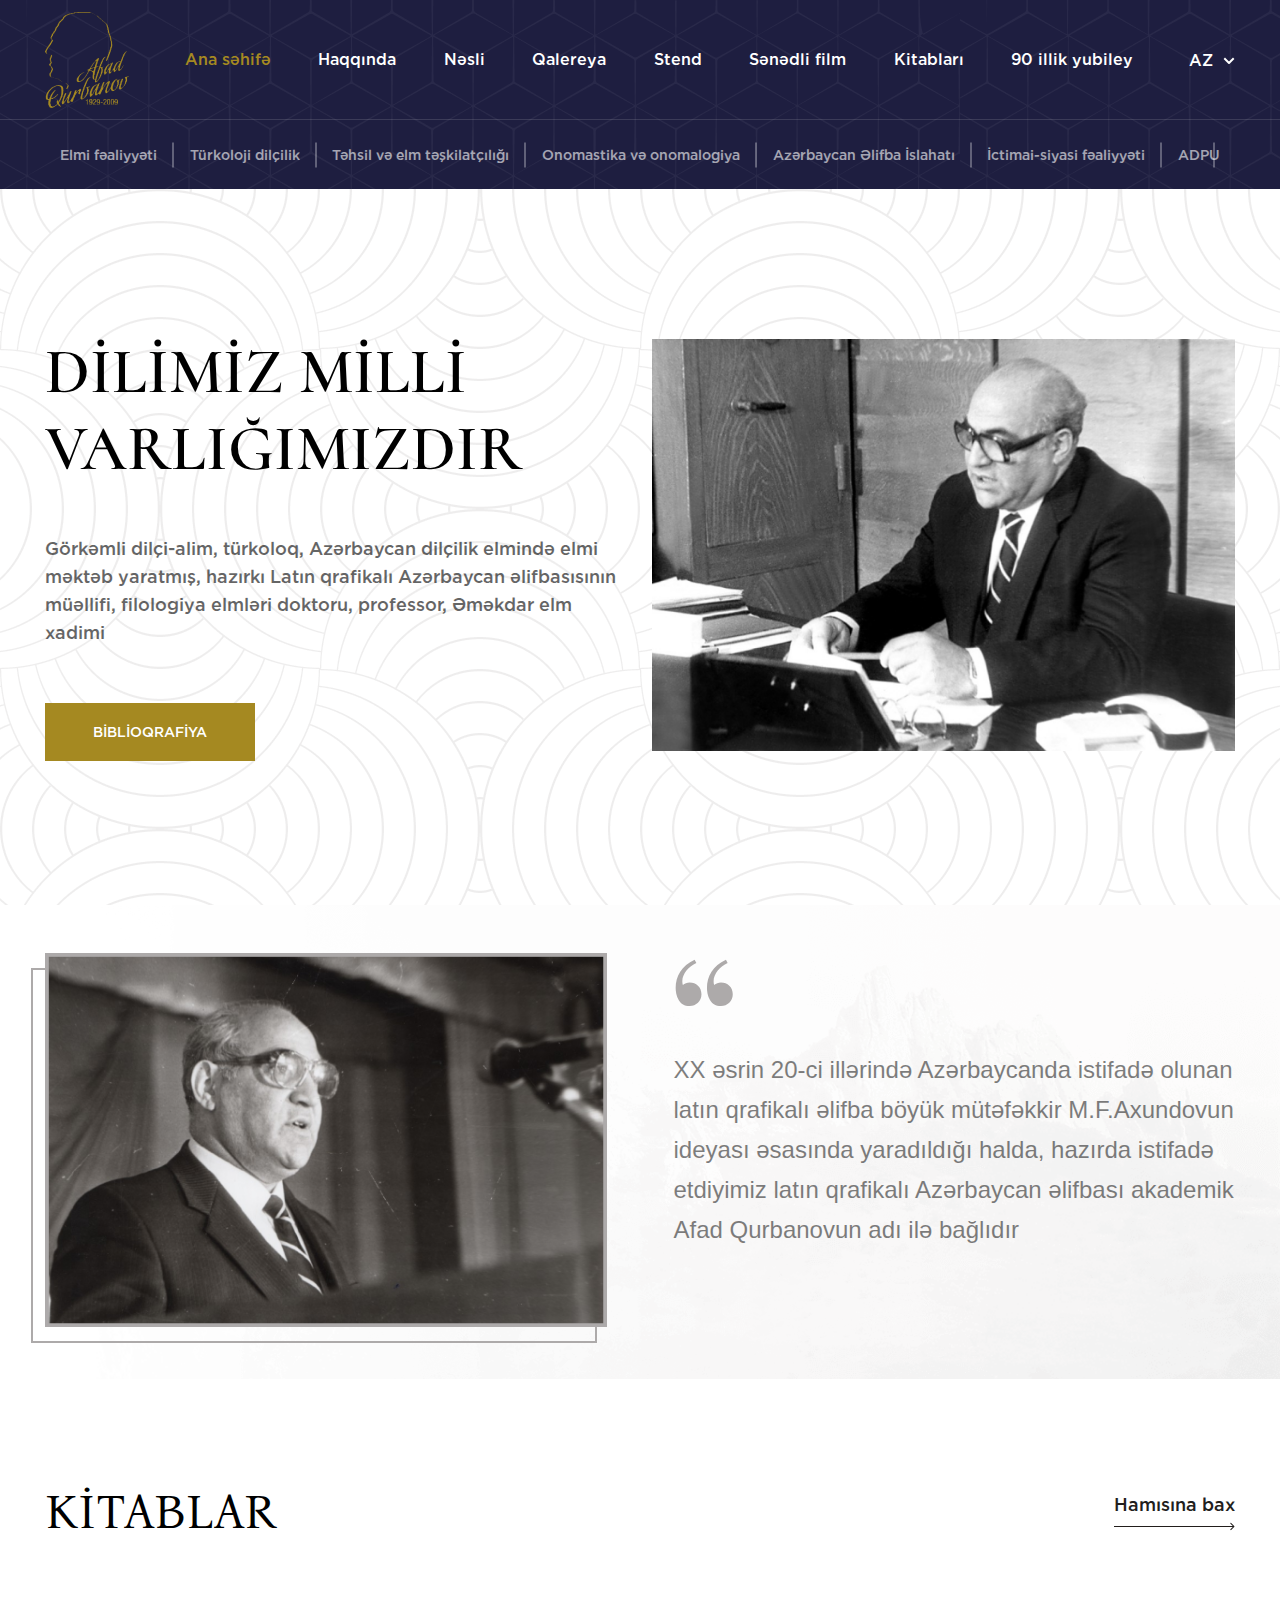
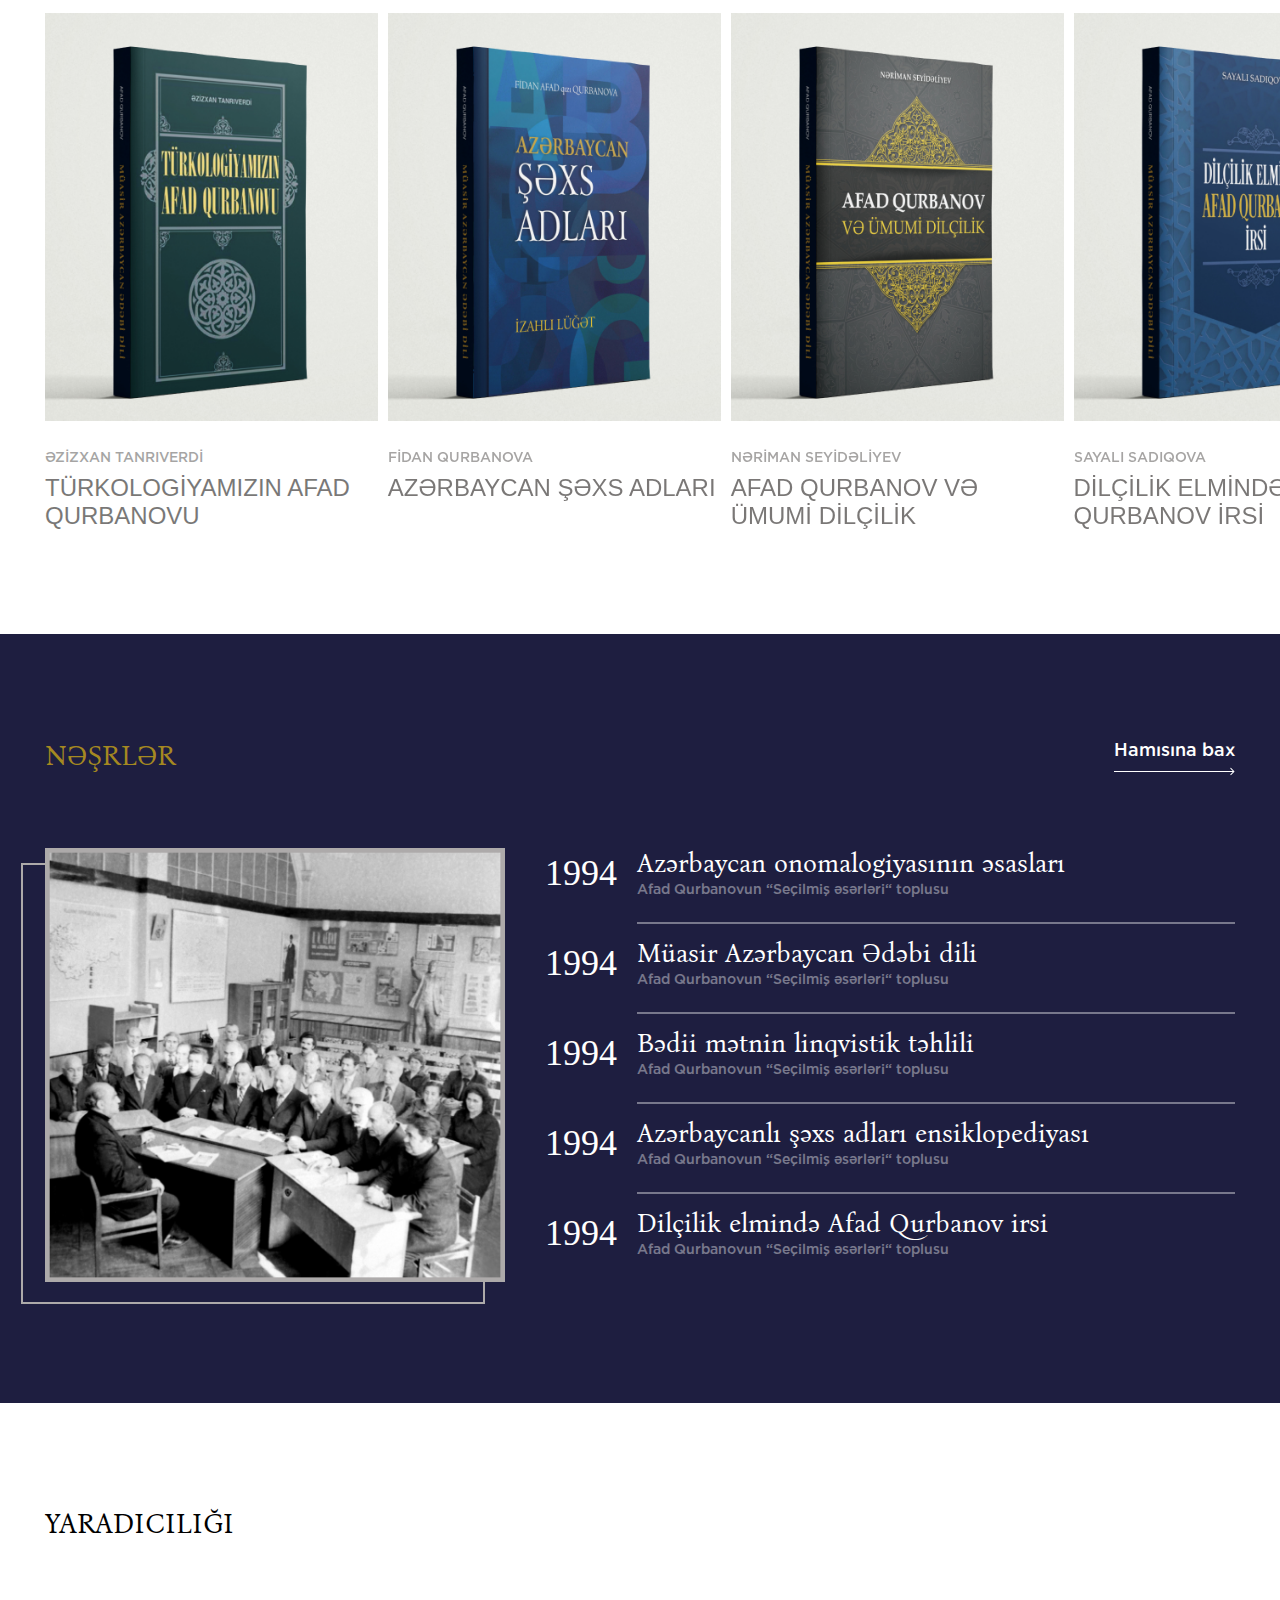
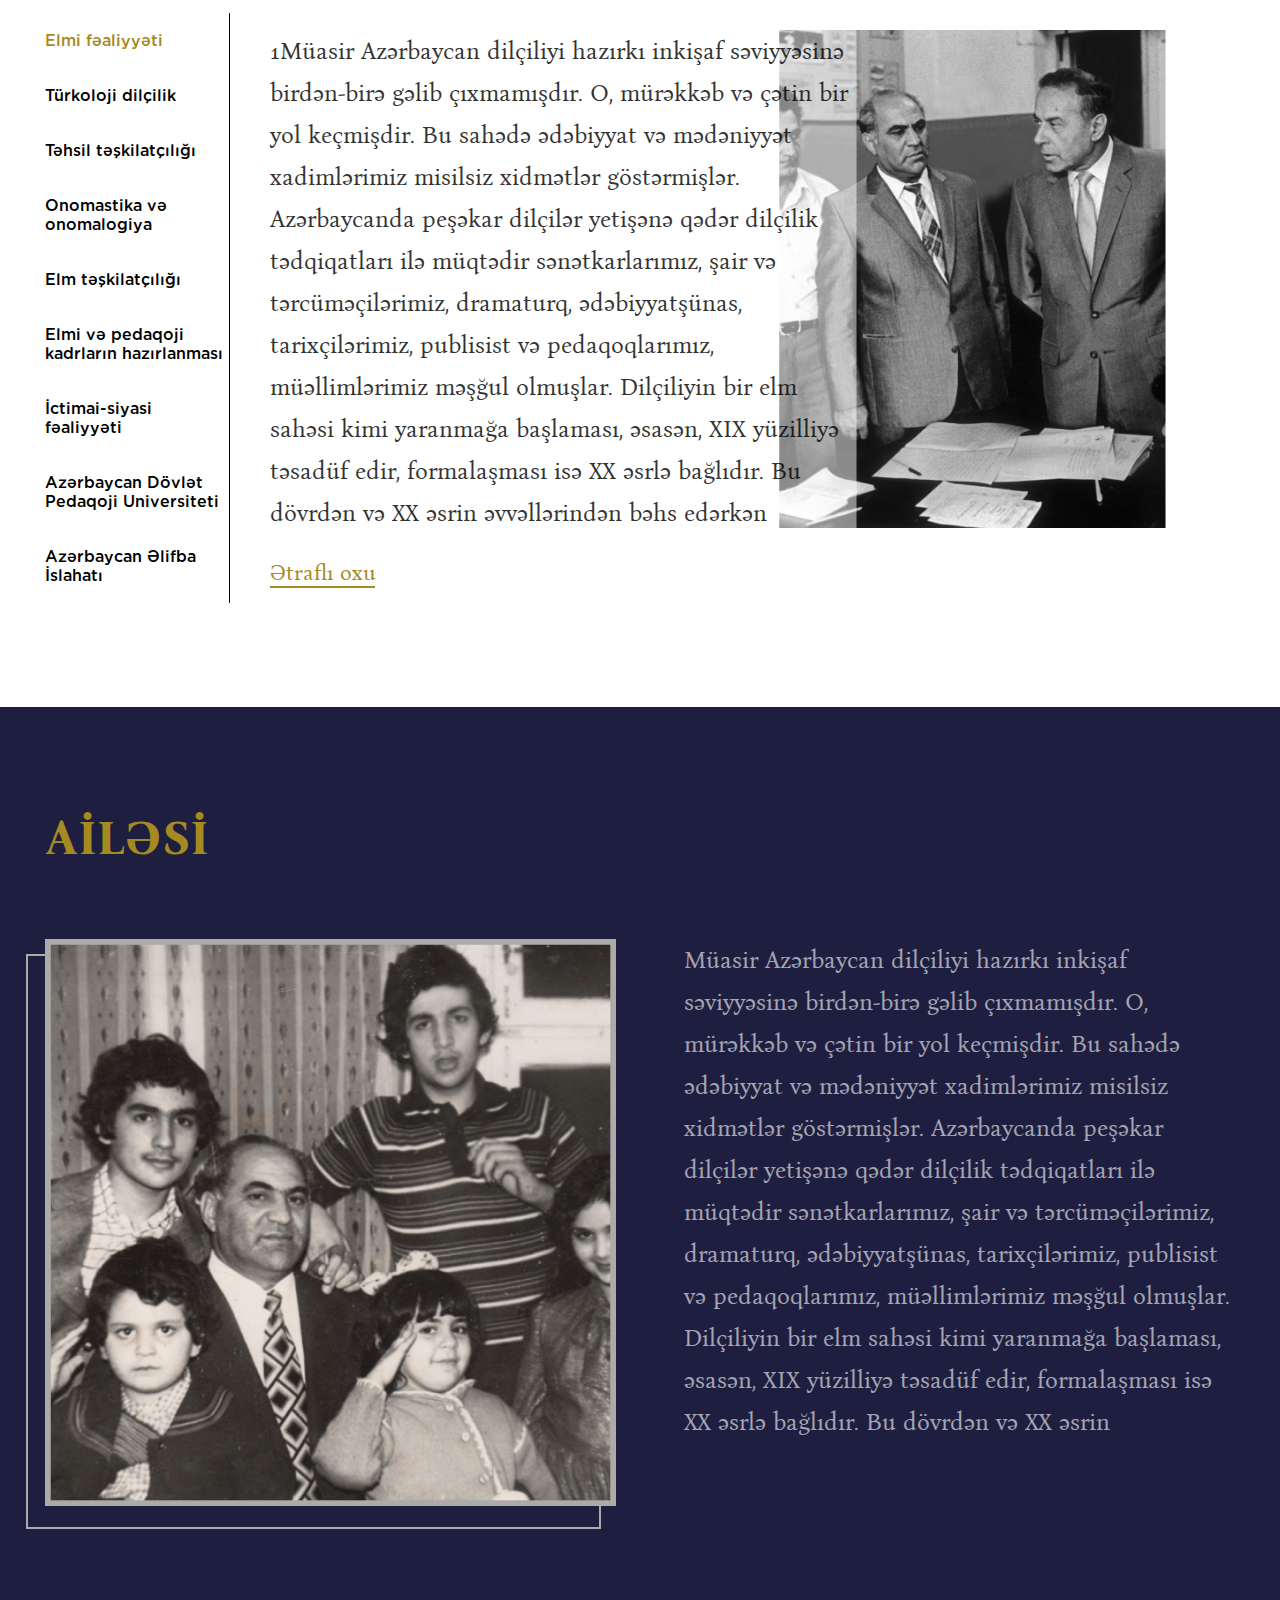
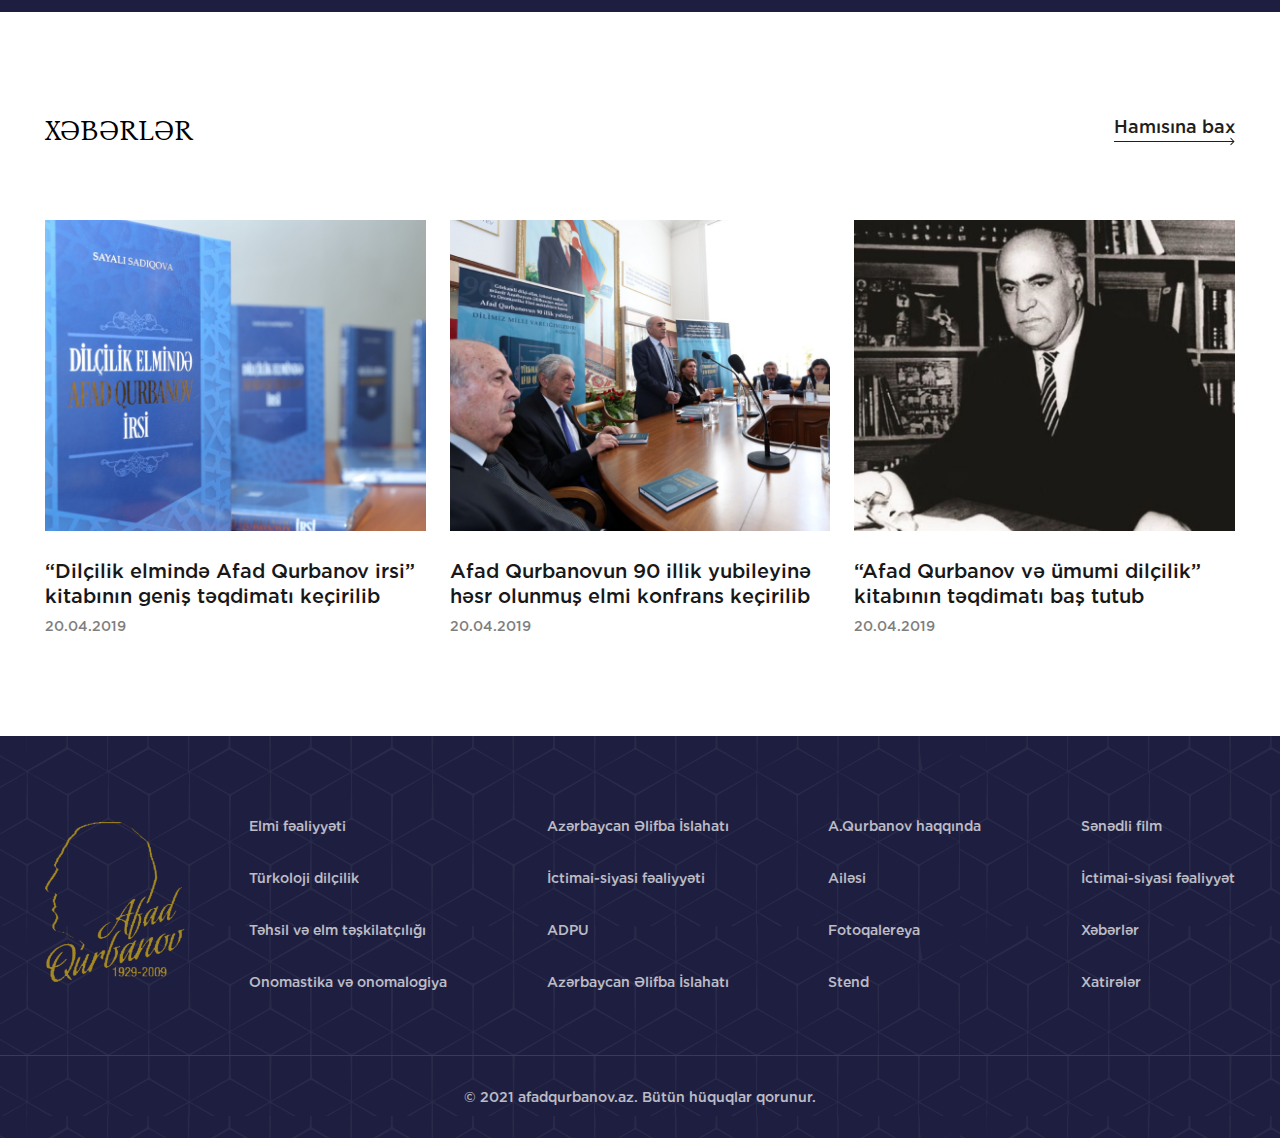
==== index.html @ c56df42f "first" ====
<!DOCTYPE html>
<html lang="en">
  <head>
    <meta charset="UTF-8" />
    <meta name="viewport" content="width=device-width, initial-scale=1.0" />
    <!-- Main css -->
    <link rel="stylesheet" href="assets/style/main.css" />
    <!-- Header css -->
    <link rel="stylesheet" href="assets/style/header.css" />
    <!-- Footer css -->
    <link rel="stylesheet" href="assets/style/footer.css" />
    <!-- Index css -->
    <link rel="stylesheet" href="assets/style/index.css" />
    <!-- Cormorant Font -->
    <link rel="preconnect" href="https://fonts.googleapis.com" />
    <link rel="preconnect" href="https://fonts.gstatic.com" crossorigin />
    <link
      href="https://fonts.googleapis.com/css2?family=Cormorant:wght@300&display=swap"
      rel="stylesheet"
    />
    <!-- Bona-Nova Font -->
    <link rel="preconnect" href="https://fonts.googleapis.com" />
    <link rel="preconnect" href="https://fonts.gstatic.com" crossorigin />
    <link
      href="https://fonts.googleapis.com/css2?family=Bona+Nova&display=swap"
      rel="stylesheet"
    />
    <!-- Link Swiper's CSS -->
    <link
      rel="stylesheet"
      href="https://unpkg.com/swiper/swiper-bundle.min.css"
    />
    <title>AfadGurbanov</title>
  </head>
  <body>
    <div class="wrapper">
      <!-- HEADER SECTIONS -->
      <section id="header">
        <div class="my-container">
          <!-- TOP HEADER -->
          <div class="top_header">
            <div class="top_header_items">
              <!-- Burger menu -->
              <div class="mobile_menu">
                <img
                  class="hamburger"
                  src="assets/images/icons/menu.svg"
                  alt="icon"
                />
              </div>

              <!-- Logo -->
              <a href="/" class="logo">
                <img src="assets/images/header/header_logo.png" alt="" />
              </a>
              <!-- Link -->
              <nav class="nav">
                <ul class="nav__list">
                  <li class="nav__list_item active">
                    <a class="nav__list_link" href="#">Ana səhifə</a>
                  </li>
                  <li class="nav__list_item droppedItem">
                    <span class="nav__list_link">Haqqında</span>
                    <ul class="droppedMenu">
                      <li>
                        <a class="droppedMenu__link" href="wayOfLife.html"
                          >Həyat yolu</a
                        >
                      </li>
                      <li>
                        <a
                          class="droppedMenu__link"
                          href="bibliographicIndexes.html"
                          >Biblioqrafiyası</a
                        >
                      </li>
                    </ul>
                  </li>
                  <li class="nav__list_item droppedItem">
                    <span class="nav__list_link">Nəsli</span>
                    <ul class="droppedMenu">
                      <li>
                        <a class="droppedMenu__link" href="#"
                          >Ailə başçısı kimi</a
                        >
                      </li>
                      <li>
                        <a class="droppedMenu__link" href="#"
                          >Qaraqurbanlılar nəsli</a
                        >
                      </li>
                    </ul>
                  </li>
                  <li class="nav__list_item droppedItem">
                    <span class="nav__list_link">Qalereya</span>
                    <ul class="droppedMenu">
                      <li>
                        <a class="droppedMenu__link" href="#"
                          >Azərbaycan Pedoqoji İnstitutu</a
                        >
                      </li>
                      <li>
                        <a class="droppedMenu__link" href="gallery.html"
                          >Elmlər Akademiyası</a
                        >
                      </li>
                      <li>
                        <a class="droppedMenu__link" href="#">Xatirələr</a>
                      </li>
                      <li>
                        <a class="droppedMenu__link" href="#">Portretlər</a>
                      </li>
                      <li>
                        <a class="droppedMenu__link" href="#">Ailə şəkilləri</a>
                      </li>
                      <li>
                        <a class="droppedMenu__link" href="#">Heydər Əliyev</a>
                      </li>
                      <li>
                        <a class="droppedMenu__link" href="#"
                          >Onomastika və konfranslar</a
                        >
                      </li>
                      <li>
                        <a class="droppedMenu__link" href="#"
                          >Diplomlar və sertifikatlar</a
                        >
                      </li>
                    </ul>
                  </li>
                  <li class="nav__list_item">
                    <a class="nav__list_link" href="stend.html">Stend</a>
                  </li>
                  <li class="nav__list_item">
                    <a class="nav__list_link" href="documentaryFilm.html"
                      >Sənədli film</a
                    >
                  </li>
                  <li class="nav__list_item">
                    <a class="nav__list_link" href="books.html">Kitabları</a>
                  </li>
                  <li class="nav__list_item">
                    <a class="nav__list_link" href="anniversary.html"
                      >90 illik yubiley</a
                    >
                  </li>
                </ul>
              </nav>
              <!-- Language -->
              <div class="language">
                <div class="selected" id="selected">
                  <span>AZ</span>
                  <img src="assets/images/icons/down.svg" alt="" />
                  <ul class="dropDown">
                    <li><a href="#0">EN</a></li>
                    <li><a href="#0">RU</a></li>
                  </ul>
                </div>
              </div>
            </div>
          </div>

          <!-- DOWN HEADER -->
          <div class="down_header">
            <div class="down_header_items my-container">
              <div class="list">
                <ul>
                  <li><a href="scientificActivity.html">Elmi fəaliyyəti</a></li>
                  <li>
                    <a href="scientificActivity.html">Türkoloji dilçilik</a>
                  </li>
                  <li>
                    <a href="scientificActivity.html"
                      >Təhsil və elm təşkilatçılığı</a
                    >
                  </li>
                  <li>
                    <a href="scientificActivity.html"
                      >Onomastika və onomalogiya</a
                    >
                  </li>
                  <li>
                    <a href="scientificActivity.html"
                      >Azərbaycan Əlifba İslahatı</a
                    >
                  </li>
                  <li>
                    <a href="scientificActivity.html"
                      >İctimai-siyasi fəaliyyəti</a
                    >
                  </li>
                  <li><a href="scientificActivity.html">ADPU</a></li>
                </ul>
              </div>
            </div>
          </div>
        </div>
      </section>

      <!-- HERO SECTIONS -->
      <section id="hero">
        <div class="hero my-container">
          <div class="hero_items">
            <div class="title">
              <h1>DİLİMİZ MİLLİ<br />VARLIĞIMIZDIR</h1>
            </div>
            <div class="sub_title">
              <p>
                Görkəmli dilçi-alim, türkoloq, Azərbaycan dilçilik elmində elmi
                məktəb yaratmış, hazırkı Latın qrafikalı Azərbaycan
                əlifbasısının müəllifi, filologiya elmləri doktoru, professor,
                Əməkdar elm xadimi
              </p>
            </div>
            <div class="bibliography_button">
              <button>
                <a href="bibliographicIndexes.html">BİBLİOQRAFİYA</a>
              </button>
            </div>
          </div>
          <div class="hero_img">
            <img src="assets/images/hero/hero_img.png" alt="" />
          </div>
        </div>
      </section>
      <!-- HERO BOTTOM SECTIONS -->
      <section id="hero_bottom">
        <div class="hero_bottom my-container">
          <div class="hero_bottom_img">
            <img src="assets/images/hero_bottom/hero_bottom_img.png" alt="" />
          </div>
          <div class="hero_bottom_items">
            <div class="title">
              <svg
                width="60"
                height="60"
                viewBox="0 0 72 72"
                fill="none"
                xmlns="http://www.w3.org/2000/svg"
              >
                <path
                  d="M18.834 63.6816C26.4956 63.6816 32.9702 57.7466 32.9702 49.5454C32.9702 40.6968 26.4956 35.4092 18.834 35.4092C15.7046 35.4092 12.791 36.5962 10.6328 38.3228C10.2012 37.0278 9.98535 35.625 9.98535 33.6826C9.98535 25.0498 17.7549 15.7695 26.8193 11.9927L24.769 8C9.12207 15.3379 2 27.7476 2 42.0996C2 45.6606 2.64746 51.8115 5.77686 56.6675C8.47461 60.876 12.3594 63.6816 18.834 63.6816ZM56.3867 63.6816C64.1562 63.6816 70.5229 57.7466 70.5229 49.5454C70.5229 40.6968 64.1562 35.4092 56.3867 35.4092C53.2573 35.4092 50.4517 36.5962 48.1855 38.3228C47.7539 37.0278 47.5381 35.625 47.5381 33.6826C47.5381 25.0498 55.3076 15.7695 64.3721 11.9927L62.3218 8C46.6748 15.3379 39.5527 27.7476 39.5527 42.0996C39.5527 45.6606 40.2002 51.8115 43.3296 56.6675C46.0273 60.876 50.02 63.6816 56.3867 63.6816Z"
                  fill="#ADAAAA"
                />
              </svg>
            </div>
            <div class="sub_title">
              <p>
                XX əsrin 20-ci illərində Azərbaycanda istifadə olunan latın
                qrafikalı əlifba böyük mütəfəkkir M.F.Axundovun ideyası əsasında
                yaradıldığı halda, hazırda istifadə etdiyimiz latın qrafikalı
                Azərbaycan əlifbası akademik Afad Qurbanovun adı ilə bağlıdır
              </p>
            </div>
          </div>
        </div>
      </section>
      <!-- BOOKS-SLIDER SECTIONS -->
      <section id="book_slider" class="my-container">
        <div class="book_slider_top">
          <h3 class="book_slider_title">KİTABLAR</h3>
          <a href="books.html">
            <div class="book_slider_more">
              <span>Hamısına bax</span>
              <svg
                width="121"
                height="9"
                viewBox="0 0 121 9"
                fill="none"
                xmlns="http://www.w3.org/2000/svg"
              >
                <path
                  d="M120.354 4.85355C120.549 4.65829 120.549 4.34171 120.354 4.14645L117.172 0.964466C116.976 0.769204 116.66 0.769204 116.464 0.964466C116.269 1.15973 116.269 1.47631 116.464 1.67157L119.293 4.5L116.464 7.32843C116.269 7.52369 116.269 7.84027 116.464 8.03553C116.66 8.2308 116.976 8.2308 117.172 8.03553L120.354 4.85355ZM0 5H120V4H0V5Z"
                  fill="#221E1C"
                />
              </svg>
            </div>
          </a>
        </div>
        <div class="book_slider">
          <!-- Swiper -->
          <div class="swiper mySwiper">
            <div class="swiper-wrapper">
              <div class="swiper-slide">
                <div class="book_slider_items">
                  <a href="singleBook.html">
                    <div class="book_slider_image">
                      <img src="assets/images/book_slider/book1.png" alt="" />
                    </div>
                    <div class="book_slider_text">
                      <div class="author">
                        <span>ƏZİZXAN TANRIVERDİ</span>
                      </div>
                      <div class="book_name">
                        <p>TÜRKOLOGİYAMIZIN AFAD QURBANOVU</p>
                      </div>
                    </div>
                  </a>
                </div>
              </div>
              <div class="swiper-slide">
                <div class="book_slider_items">
                <a href="singleBook.html">
                  <div class="book_slider_image">
                    <img src="assets/images/book_slider/book2.png" alt="" />
                  </div>
                  <div class="book_slider_text">
                    <div class="author">
                      <span>FİDAN QURBANOVA</span>
                    </div>
                    <div class="book_name">
                      <p>AZƏRBAYCAN ŞƏXS ADLARI</p>
                    </div>
                  </div>
                  </a>
                </div>
              </div>
              <div class="swiper-slide">
                <div class="book_slider_items">
                <a href="singleBook.html">
                  <div class="book_slider_image">
                    <img src="assets/images/book_slider/book3.png" alt="" />
                  </div>
                  <div class="book_slider_text">
                    <div class="author">
                      <span>NƏRİMAN SEYİDƏLİYEV</span>
                    </div>
                    <div class="book_name">
                      <p>AFAD QURBANOV VƏ ÜMUMİ DİLÇİLİK</p>
                    </div>
                  </div>
                  </a>
                </div>
              </div>
              <div class="swiper-slide">
                <div class="book_slider_items">
                <a href="singleBook.html">
                  <div class="book_slider_image">
                    <img src="assets/images/book_slider/book4.png" alt="" />
                  </div>
                  <div class="book_slider_text">
                    <div class="author">
                      <span>SAYALI SADIQOVA</span>
                    </div>
                    <div class="book_name">
                      <p>DİLÇİLİK ELMİNDƏ AFAD QURBANOV İRSİ</p>
                    </div>
                  </div>
                  </a>
                </div>
              </div>
              <div class="swiper-slide">
                <div class="book_slider_items">
                <a href="singleBook.html">
                  <div class="book_slider_image">
                    <img src="assets/images/book_slider/book5.png" alt="" />
                  </div>
                  <div class="book_slider_text">
                    <div class="author">
                      <span>SAYALI SADIQOVA</span>
                    </div>
                    <div class="book_name">
                      <p>DİLÇİLİK ELMİNDƏ AFAD QURBANOV İRSİ</p>
                    </div>
                  </div>
                  </a>
                </div>
              </div>
            </div>
          </div>
        </div>
        <div class="book_slider_more_mobile">
          <span>Hamısına bax</span>
          <svg
            width="24"
            height="17"
            viewBox="0 0 24 17"
            fill="none"
            xmlns="http://www.w3.org/2000/svg"
          >
            <path
              d="M4 8.66663L20 8.66663"
              stroke="#A58921"
              stroke-width="1.2"
              stroke-linecap="square"
            />
            <path
              d="M16 4L20.6667 8.66667L16 13.3333"
              stroke="#A58921"
              stroke-width="1.2"
              stroke-linecap="square"
            />
          </svg>
        </div>
      </section>
      <!-- publications Sections -->
      <section id="publications">
        <div class="my-container">
          <div class="publications_top">
            <h3 class="publications_title">NƏŞRLƏR</h3>
            <div class="publications_more">
              <span>Hamısına bax</span>
              <svg
                width="121"
                height="9"
                viewBox="0 0 121 9"
                fill="none"
                xmlns="http://www.w3.org/2000/svg"
              >
                <path
                  d="M120.354 4.85355C120.549 4.65829 120.549 4.34171 120.354 4.14645L117.172 0.964466C116.976 0.769204 116.66 0.769204 116.464 0.964466C116.269 1.15973 116.269 1.47631 116.464 1.67157L119.293 4.5L116.464 7.32843C116.269 7.52369 116.269 7.84027 116.464 8.03553C116.66 8.2308 116.976 8.2308 117.172 8.03553L120.354 4.85355ZM0 5H120V4H0V5Z"
                  fill="#221E1C"
                />
              </svg>
            </div>
          </div>
          <div class="publications_items">
            <div class="publications_image">
              <img
                src="assets/images/publications/publications_img.png"
                alt=""
              />
            </div>
            <div class="publications_text">
              <div class="publications_text_items">
                <span class="date">1994</span>
                <div class="publications_info">
                  <h3 class="publications_title">
                    Azərbaycan onomalogiyasının əsasları
                  </h3>
                  <span class="publications_bulk"
                    >Afad Qurbanovun “Seçilmiş əsərləri“ toplusu</span
                  >
                </div>
              </div>
              <div class="publications_text_items">
                <span class="date">1994</span>
                <div class="publications_info">
                  <h3 class="publications_title">
                    Müasir Azərbaycan Ədəbi dili
                  </h3>
                  <span class="publications_bulk"
                    >Afad Qurbanovun “Seçilmiş əsərləri“ toplusu</span
                  >
                </div>
              </div>
              <div class="publications_text_items">
                <span class="date">1994</span>
                <div class="publications_info">
                  <h3 class="publications_title">
                    Bədii mətnin linqvistik təhlili
                  </h3>
                  <span class="publications_bulk"
                    >Afad Qurbanovun “Seçilmiş əsərləri“ toplusu</span
                  >
                </div>
              </div>
              <div class="publications_text_items">
                <span class="date">1994</span>
                <div class="publications_info">
                  <h3 class="publications_title">
                    Azərbaycanlı şəxs adları ensiklopediyası
                  </h3>
                  <span class="publications_bulk"
                    >Afad Qurbanovun “Seçilmiş əsərləri“ toplusu</span
                  >
                </div>
              </div>
              <div class="publications_text_items">
                <span class="date">1994</span>
                <div class="publications_info">
                  <h3 class="publications_title">
                    Dilçilik elmində Afad Qurbanov irsi
                  </h3>
                  <span class="publications_bulk"
                    >Afad Qurbanovun “Seçilmiş əsərləri“ toplusu</span
                  >
                </div>
              </div>
            </div>
          </div>
        </div>
      </section>
      <!-- CREATIVITY SECTIONS -->
      <section id="creativity">
        <div class="my-container">
          <div class="creativity_top">
            <h3>YARADICILIĞI</h3>
          </div>
          <div class="creativity_items">
            <div class="creativity_title">
              <ul class="creativity_tabbar"></ul>
            </div>
            <div class="creativity_info">
              <div class="creativity_content">
                <p class="creativity_text active">
                  1Müasir Azərbaycan dilçiliyi hazırkı inkişaf səviyyəsinə
                  birdən-birə gəlib çıxmamışdır. O, mürəkkəb və çətin bir yol
                  keçmişdir. Bu sahədə ədəbiyyat və mədəniyyət xadimlərimiz
                  misilsiz xidmətlər göstərmişlər. Azərbaycanda peşəkar dilçilər
                  yetişənə qədər dilçilik tədqiqatları ilə müqtədir
                  sənətkarlarımız, şair və tərcüməçilərimiz, dramaturq,
                  ədəbiyyatşünas, tarixçilərimiz, publisist və pedaqoqlarımız,
                  müəllimlərimiz məşğul olmuşlar. Dilçiliyin bir elm sahəsi kimi
                  yaranmağa başlaması, əsasən, XIX yüzilliyə təsadüf edir,
                  formalaşması isə XX əsrlə bağlıdır. Bu dövrdən və XX əsrin
                  əvvəllərindən bəhs edərkən
                </p>
                <p class="creativity_more">Ətraflı oxu</p>
              </div>
              <div class="creativity_image">
                <img
                  src="assets/images/creativity/creativity_image.png"
                  alt=""
                />
              </div>
            </div>
          </div>
        </div>
      </section>
      <!-- FAMILY SECTIONS -->
      <section id="family">
        <div class="my-container">
          <h3 class="family_header">AİLƏSİ</h3>
          <div class="family_items">
            <div class="family_img">
              <img src="assets/images/family/family_img.png" alt="icon" />
            </div>
            <div class="lft_scroll">
              <p class="family_text">
                Müasir Azərbaycan dilçiliyi hazırkı inkişaf səviyyəsinə
                birdən-birə gəlib çıxmamışdır. O, mürəkkəb və çətin bir yol
                keçmişdir. Bu sahədə ədəbiyyat və mədəniyyət xadimlərimiz
                misilsiz xidmətlər göstərmişlər. Azərbaycanda peşəkar dilçilər
                yetişənə qədər dilçilik tədqiqatları ilə müqtədir
                sənətkarlarımız, şair və tərcüməçilərimiz, dramaturq,
                ədəbiyyatşünas, tarixçilərimiz, publisist və pedaqoqlarımız,
                müəllimlərimiz məşğul olmuşlar. Dilçiliyin bir elm sahəsi kimi
                yaranmağa başlaması, əsasən, XIX yüzilliyə təsadüf edir,
                formalaşması isə XX əsrlə bağlıdır. Bu dövrdən və XX əsrin
                əvvəllərindən bəhs edərkən Müasir Azərbaycan dilçiliyi hazırkı
                inkişaf səviyyəsinə birdən-birə gəlib çıxmamışdır. O, mürəkkəb
                və çətin bir yol keçmişdir. Bu sahədə ədəbiyyat və mədəniyyət
                xadimlərimiz misilsiz xidmətlər göstərmişlər. Azərbaycanda
                peşəkar dilçilər yetişənə qədər dilçilik tədqiqatları ilə
                müqtədir sənətkarlarımız, şair və tərcüməçilərimiz, dramaturq,
                ədəbiyyatşünas, tarixçilərimiz, publisist və pedaqoqlarımız,
                müəllimlərimiz məşğul olmuşlar. Dilçiliyin bir elm sahəsi kimi
                yaranmağa başlaması, əsasən, XIX yüzilliyə təsadüf edir,
                formalaşması isə XX əsrlə bağlıdır. Bu dövrdən və XX əsrin
                əvvəllərindən bəhs edərkən Müasir Azərbaycan dilçiliyi hazırkı
                inkişaf səviyyəsinə birdən-birə gəlib çıxmamışdır. O, mürəkkəb
                və çətin bir yol keçmişdir. Bu sahədə ədəbiyyat və mədəniyyət
                xadimlərimiz misilsiz xidmətlər göstərmişlər. Azərbaycanda
                peşəkar dilçilər yetişənə qədər dilçilik tədqiqatları ilə
                müqtədir sənətkarlarımız, şair və tərcüməçilərimiz, dramaturq,
                ədəbiyyatşünas, tarixçilərimiz, publisist və pedaqoqlarımız,
                müəllimlərimiz məşğul olmuşlar. Dilçiliyin bir elm sahəsi kimi
                yaranmağa başlaması, əsasən, XIX yüzilliyə təsadüf edir,
                formalaşması isə XX əsrlə bağlıdır. Bu dövrdən və XX əsrin
                əvvəllərindən bəhs edərkən
              </p>
            </div>
          </div>
        </div>
      </section>
      <!-- NEWS SECTIONS -->
      <section id="news">
        <div class="my-container">
          <div class="news_top">
            <h3 class="title">XƏBƏRLƏR</h3>
            <a href="news.html">
              <div class="news_more">
                <span>Hamısına bax</span>
                <a href="news.html"></a>
                <svg
                  width="121"
                  height="9"
                  viewBox="0 0 121 9"
                  fill="none"
                  xmlns="http://www.w3.org/2000/svg"
                >
                  <path
                    d="M120.354 4.85355C120.549 4.65829 120.549 4.34171 120.354 4.14645L117.172 0.964466C116.976 0.769204 116.66 0.769204 116.464 0.964466C116.269 1.15973 116.269 1.47631 116.464 1.67157L119.293 4.5L116.464 7.32843C116.269 7.52369 116.269 7.84027 116.464 8.03553C116.66 8.2308 116.976 8.2308 117.172 8.03553L120.354 4.85355ZM0 5H120V4H0V5Z"
                    fill="#221E1C"
                  />
                </svg>
              </div>
            </a>
          </div>
          <div class="news_items">
            <div class="news_item">
              <div class="news_image">
                <img src="assets/images/news/news1.png" alt="" />
              </div>
              <p class="news_title">
                “Dilçilik elmində Afad Qurbanov irsi” kitabının geniş təqdimatı
                keçirilib
              </p>
              <div class="news_date">
                <span>20.04.2019</span>
              </div>
            </div>
            <div class="news_item">
              <div class="news_image">
                <img src="assets/images/news/news2.png" alt="" />
              </div>
              <p class="news_title">
                Afad Qurbanovun 90 illik yubileyinə həsr olunmuş elmi konfrans
                keçirilib
              </p>
              <div class="news_date">
                <span>20.04.2019</span>
              </div>
            </div>
            <div class="news_item">
              <div class="news_image">
                <img src="assets/images/news/news3.png" alt="" />
              </div>
              <p class="news_title">
                “Afad Qurbanov və ümumi dilçilik” kitabının təqdimatı baş tutub
              </p>
              <div class="news_date">
                <span>20.04.2019</span>
              </div>
            </div>
          </div>
          <div class="news_more_mobile">
            <span>Hamısına bax</span>
            <svg
              width="24"
              height="17"
              viewBox="0 0 24 17"
              fill="none"
              xmlns="http://www.w3.org/2000/svg"
            >
              <path
                d="M4 8.6665L20 8.6665"
                stroke="#A58921"
                stroke-width="1.2"
                stroke-linecap="square"
              />
              <path
                d="M16 4L20.6667 8.66667L16 13.3333"
                stroke="#A58921"
                stroke-width="1.2"
                stroke-linecap="square"
              />
            </svg>
          </div>
        </div>
      </section>
      <!-- FOOTER SECTIONS -->
      <section id="footer">
        <div class="my-container">
          <!-- TOP FOOTER SECTIONS -->
          <div class="top_footer">
            <div class="footer_logo">
              <img src="assets/images/footer/footer_logo.png" alt="" />
            </div>
            <div class="footer_items">
              <ul class="footer_item">
                <li><a href="#0">Elmi fəaliyyəti</a></li>
                <li><a href="#0">Türkoloji dilçilik</a></li>
                <li><a href="#0">Təhsil və elm təşkilatçılığı</a></li>
                <li><a href="#0">Onomastika və onomalogiya</a></li>
              </ul>
              <ul class="footer_item">
                <li><a href="#0">Azərbaycan Əlifba İslahatı</a></li>
                <li><a href="#0">İctimai-siyasi fəaliyyəti</a></li>
                <li><a href="#0">ADPU</a></li>
                <li><a href="#0">Azərbaycan Əlifba İslahatı</a></li>
              </ul>
              <ul class="footer_item">
                <li><a href="#0">A.Qurbanov haqqında</a></li>
                <li><a href="#0">Ailəsi</a></li>
                <li><a href="#0">Fotoqalereya</a></li>
                <li><a href="#0">Stend</a></li>
              </ul>
              <ul class="footer_item">
                <li><a href="#0">Sənədli film</a></li>
                <li><a href="#0">İctimai-siyasi fəaliyyət</a></li>
                <li><a href="#0">Xəbərlər</a></li>
                <li><a href="#0">Xatirələr</a></li>
              </ul>
            </div>
          </div>
          <!-- DOWN FOOTER SECTIONS -->
          <div class="down_fotter">
            <span class="copyright"
              >© 2021 afadqurbanov.az. Bütün hüquqlar qorunur.</span
            >
          </div>
        </div>
      </section>
    </div>
    <div class="mobile_items">
      <ul>
        <li><a href="#0">Ana səhifə</a></li>
        <li class="droppedItem">
          <div class="dropLink">
            <span>Haqqında</span>
            <svg
              width="20"
              height="20"
              viewBox="0 0 20 20"
              fill="none"
              xmlns="http://www.w3.org/2000/svg"
            >
              <path
                d="M5.49497 8.25503L5 7.76005L4.01005 8.75L4.50503 9.24497L5.49497 8.25503ZM10 13.75L9.50503 14.245L10 14.7399L10.495 14.245L10 13.75ZM15.495 9.24497L15.9899 8.75L15 7.76005L14.505 8.25503L15.495 9.24497ZM4.50503 9.24497L9.50503 14.245L10.495 13.255L5.49497 8.25503L4.50503 9.24497ZM10.495 14.245L15.495 9.24497L14.505 8.25503L9.50503 13.255L10.495 14.245Z"
                fill="white"
              />
            </svg>
          </div>
          <ul class="droppedMenu">
            <li>
              <a class="droppedMenu_link" href="wayOfLife.html">Həyat yolu</a>
            </li>
            <li>
              <a class="droppedMenu_link" href="bibliographicIndexes.html"
                >Biblioqrafik göstəricilər</a
              >
            </li>
          </ul>
        </li>
        <li><a href="#0">Nəsli</a></li>
        <li class="droppedItem">
          <div class="dropLink">
            <span>Qalereya</span>
            <svg
              width="20"
              height="20"
              viewBox="0 0 20 20"
              fill="none"
              xmlns="http://www.w3.org/2000/svg"
            >
              <path
                d="M5.49497 8.25503L5 7.76005L4.01005 8.75L4.50503 9.24497L5.49497 8.25503ZM10 13.75L9.50503 14.245L10 14.7399L10.495 14.245L10 13.75ZM15.495 9.24497L15.9899 8.75L15 7.76005L14.505 8.25503L15.495 9.24497ZM4.50503 9.24497L9.50503 14.245L10.495 13.255L5.49497 8.25503L4.50503 9.24497ZM10.495 14.245L15.495 9.24497L14.505 8.25503L9.50503 13.255L10.495 14.245Z"
                fill="white"
              />
            </svg>
          </div>
          <ul class="droppedMenu">
            <li>
              <a class="droppedMenu__link" href="#"
                >Azərbaycan Pedoqoji İnstitutu</a
              >
            </li>
            <li>
              <a class="droppedMenu__link" href="#">Elmlər Akademiyası</a>
            </li>
            <li>
              <a class="droppedMenu__link" href="#">Xatirələr</a>
            </li>
            <li>
              <a class="droppedMenu__link" href="#">Portretlər</a>
            </li>
            <li>
              <a class="droppedMenu__link" href="#">Ailə şəkilləri</a>
            </li>
            <li>
              <a class="droppedMenu__link" href="#">Heydər Əliyev</a>
            </li>
            <li>
              <a class="droppedMenu__link" href="#"
                >Onomastika və konfranslar</a
              >
            </li>
            <li>
              <a class="droppedMenu__link" href="#"
                >Diplomlar və sertifikatlar</a
              >
            </li>
          </ul>
        </li>
        <li><a href="#0">Stend</a></li>
        <li><a href="#0">Sənədli film</a></li>
        <li><a href="#0">Kitabları</a></li>
        <li><a href="#0">90 illik yubiley</a></li>
      </ul>
      <ul>
        <li>
          <a href="#0">Elmi fəaliyyəti</a>
          <svg
            width="20"
            height="20"
            viewBox="0 0 20 20"
            fill="none"
            xmlns="http://www.w3.org/2000/svg"
          >
            <path
              d="M5.49497 8.25503L5 7.76005L4.01005 8.75L4.50503 9.24497L5.49497 8.25503ZM10 13.75L9.50503 14.245L10 14.7399L10.495 14.245L10 13.75ZM15.495 9.24497L15.9899 8.75L15 7.76005L14.505 8.25503L15.495 9.24497ZM4.50503 9.24497L9.50503 14.245L10.495 13.255L5.49497 8.25503L4.50503 9.24497ZM10.495 14.245L15.495 9.24497L14.505 8.25503L9.50503 13.255L10.495 14.245Z"
              fill="white"
            />
          </svg>
        </li>
        <li><a href="#0">Türkoloji dilçilik</a></li>
        <li><a href="#0">Təhsil və elm təşkilatçılığı</a></li>
        <li><a href="#0">Onomastika və onomalogiya</a></li>
        <li><a href="#0">Azərbaycan Əlifba İslahatı</a></li>
        <li><a href="#0">İctimai-siyasi fəaliyyəti</a></li>
        <li><a href="#0">ADPU</a></li>
      </ul>
    </div>
    <!-- Swiper JS -->
    <script src="https://unpkg.com/swiper/swiper-bundle.min.js"></script>
    <!-- Book slider js -->
    <script src="assets/js/book_slider.js"></script>
    <!-- Creativity js -->
    <script src="assets/js/creativity.js"></script>
    <script src="assets/js/main.js"></script>
  </body>
</html>
---- assets/style/main.css ----
:root {
  --title-color: #221e1c;
  --gold-color: #a58921;
  --custom-blue: #1e1e40;
}

.wrapper {
  width: 100%;
  max-width: 1920px;
  margin: 0 auto;
  overflow: hidden;
}

.my-container {
  width: 100%;
  max-width: 1220px;
  margin: 0 auto;
  padding: 0 15px;
}

.anniversary-container {
  width: 100%;
  max-width: 800px;
  margin: 0 auto;
  padding: 0 15px;
}

@font-face {
  font-family: "Gotham";
  src: url(../fonts/Gotham/Gotham_Medium.otf);
}

* {
  margin: 0;
  padding: 0;
  -webkit-box-sizing: border-box;
          box-sizing: border-box;
  font-family: "Gotham", sans-serif;
}

input,
button {
  border: none;
  outline: none;
}

a,
a:link,
a:visited {
  text-decoration: none;
  outline: none;
  border: none;
}

ul {
  list-style: none;
}

h1 {
  font-family: 'Cormorant', serif;
  font-weight: 700;
  font-size: 80px;
}

h2 {
  font-size: 48px;
}

h2,
h3 {
  font-size: 48px;
  font-family: "Bona Nova", serif;
}

@media only screen and (max-width: 1200px) {
  .my-container {
    max-width: 1100px;
  }
  .anniversary-container {
    max-width: 700px;
  }
}

@media only screen and (max-width: 992px) {
  .my-container {
    max-width: 960px;
  }
  .anniversary-container {
    max-width: 960px;
  }
}

@media only screen and (max-width: 768px) {
  .my-container {
    max-width: 720px;
  }
  .anniversary-container {
    max-width: 720px;
  }
}

@media only screen and (max-width: 576px) {
  .my-container {
    max-width: 540px;
  }
  .anniversary-container {
    max-width: 540px;
  }
}
/*# sourceMappingURL=main.css.map */
---- assets/style/header.css ----
#header {
  background-color: var(--custom-blue);
  position: fixed;
  left: 0;
  width: 100%;
  z-index: 40;
}

#header::before {
  content: "";
  position: absolute;
  top: 0;
  left: 0;
  width: 100%;
  height: 100%;
  background-image: url(../images/header/Vector.png);
  opacity: 0.05;
}

#header .top_header {
  position: relative;
  height: 120px;
  z-index: 41;
}

#header .top_header::before {
  content: "";
  position: absolute;
  bottom: 0;
  left: -100vw;
  width: 200vw;
  height: 1px;
  background-color: rgba(255, 255, 255, 0.13);
}

#header .top_header .top_header_items {
  height: 120px;
  display: -webkit-box;
  display: -ms-flexbox;
  display: flex;
  -webkit-box-align: center;
      -ms-flex-align: center;
          align-items: center;
}

#header .top_header .top_header_items .mobile_menu {
  display: none;
}

#header .top_header .top_header_items .logo {
  width: 84px;
  height: 96px;
}

#header .top_header .top_header_items .nav {
  width: 100%;
  padding-left: 56px;
}

#header .top_header .top_header_items .nav__list {
  display: -webkit-box;
  display: -ms-flexbox;
  display: flex;
  -webkit-box-pack: justify;
      -ms-flex-pack: justify;
          justify-content: space-between;
  -webkit-box-align: center;
      -ms-flex-align: center;
          align-items: center;
}

#header .top_header .top_header_items .nav__list_item.active a {
  color: var(--gold-color);
}

#header .top_header .top_header_items .nav__list_item.droppedItem {
  position: relative;
  cursor: context-menu;
}

#header .top_header .top_header_items .nav__list_item.droppedItem .droppedMenu {
  position: absolute;
  opacity: 0;
  visibility: hidden;
  -webkit-transition: 0.3s ease-in-out;
  transition: 0.3s ease-in-out;
  background-color: var(--custom-blue);
  border: 1px solid var(--gold-color);
  top: 150%;
  left: 0;
  width: -webkit-max-content;
  width: -moz-max-content;
  width: max-content;
  padding: 0 8px;
}

#header .top_header .top_header_items .nav__list_item.droppedItem .droppedMenu li {
  padding: 16px 4px;
  font-weight: 400;
}

#header .top_header .top_header_items .nav__list_item.droppedItem .droppedMenu li .droppedMenu__link {
  color: #ffffff;
}

#header .top_header .top_header_items .nav__list_item.droppedItem .droppedMenu li:hover a {
  color: var(--gold-color);
}

#header .top_header .top_header_items .nav__list_item.droppedItem:hover .droppedMenu {
  opacity: 1;
  visibility: visible;
}

#header .top_header .top_header_items .nav__list_item:hover .nav__list_link {
  color: var(--gold-color);
}

#header .top_header .top_header_items .nav__list_link {
  font-weight: normal;
  font-size: 16px;
  line-height: 20px;
  color: #ffffff;
}

#header .top_header .top_header_items .language {
  cursor: pointer;
  color: #ffffff;
  margin-left: 56px;
}

#header .top_header .top_header_items .language.active .dropDown {
  height: 50px;
  border: 1px solid var(--gold-color);
  padding: 5px;
}

#header .top_header .top_header_items .language .selected {
  position: relative;
  display: -webkit-box;
  display: -ms-flexbox;
  display: flex;
}

#header .top_header .top_header_items .language .selected span {
  margin-right: 10px;
}

#header .top_header .top_header_items .language .dropDown {
  position: absolute;
  top: 120%;
  width: 100%;
  height: 0;
  left: 0;
  -webkit-transition: all 1s;
  transition: all 1s;
  background: var(--custom-blue);
  overflow: hidden;
}

#header .top_header .top_header_items .language .dropDown li a {
  color: #ffffff;
  padding-right: 5px;
}

#header .down_header {
  height: auto;
  position: relative;
}

#header .down_header .down_header_items .list ul {
  display: -webkit-box;
  display: -ms-flexbox;
  display: flex;
  -ms-flex-wrap: nowrap;
      flex-wrap: nowrap;
  -webkit-box-align: center;
      -ms-flex-align: center;
          align-items: center;
  -webkit-box-pack: justify;
      -ms-flex-pack: justify;
          justify-content: space-between;
}

#header .down_header .down_header_items .list ul li {
  padding: 25px 22px 25px 0;
  position: relative;
}

#header .down_header .down_header_items .list ul li a {
  color: #ffffff;
  -webkit-transition: 0.3s ease-in-out;
  transition: 0.3s ease-in-out;
  font-size: 14px;
  opacity: 0.6;
  font-weight: normal;
  font-style: normal;
}

#header .down_header .down_header_items .list ul li::after {
  content: '';
  position: absolute;
  right: 5px;
  top: 50%;
  -webkit-transform: translateY(-50%);
          transform: translateY(-50%);
  height: 25px;
  width: 2px;
  background-color: rgba(255, 255, 255, 0.3);
}

#header .down_header .down_header_items .list ul li:hover a {
  color: var(--gold-color);
}

#header .down_header .down_header_items .list ul li:last-child {
  padding-right: 0;
}

.mobile_items {
  display: none;
}

@media only screen and (max-width: 944px) {
  #header .top_header {
    height: 80px;
    display: -webkit-box;
    display: -ms-flexbox;
    display: flex;
    -webkit-box-pack: justify;
        -ms-flex-pack: justify;
            justify-content: space-between;
  }
  #header .top_header .top_header_items {
    display: -webkit-box;
    display: -ms-flexbox;
    display: flex;
    height: 80px;
    width: 100%;
    -ms-flex-pack: distribute;
        justify-content: space-around;
  }
  #header .top_header .top_header_items .mobile_menu {
    display: block;
    -webkit-box-flex: 1;
        -ms-flex: 1;
            flex: 1;
  }
  #header .top_header .top_header_items .mobile_menu .icon {
    cursor: pointer;
  }
  #header .top_header .top_header_items .logo {
    display: -webkit-box;
    display: -ms-flexbox;
    display: flex;
    -webkit-box-pack: center;
        -ms-flex-pack: center;
            justify-content: center;
    width: 96px;
    height: 96px;
    background-color: var(--custom-blue);
    -webkit-transform: translateY(24px);
            transform: translateY(24px);
    border-radius: 50%;
    margin: 0;
    position: relative;
    z-index: 42;
  }
  #header .top_header .top_header_items .logo img {
    width: 56px;
    height: 64px;
    -webkit-transform: translateY(24px);
            transform: translateY(24px);
  }
  #header .top_header .top_header_items .language {
    -webkit-box-flex: 1;
        -ms-flex: 1;
            flex: 1;
    display: -webkit-box;
    display: -ms-flexbox;
    display: flex;
    -webkit-box-pack: end;
        -ms-flex-pack: end;
            justify-content: flex-end;
    margin-left: 0;
  }
  #header .top_header .top_header_items .nav {
    display: none;
  }
  #header .down_header {
    display: none;
  }
  .mobile_items {
    position: fixed;
    display: block;
    top: 80px;
    width: 80%;
    min-width: 270px;
    max-width: 550px;
    height: 100vh;
    background-color: var(--custom-blue);
    -webkit-transition: 0.3s ease-in-out;
    transition: 0.3s ease-in-out;
    -webkit-transform: translateX(-100%);
            transform: translateX(-100%);
    z-index: 39;
    overflow-y: auto;
  }
  .mobile_items.active {
    -webkit-transform: translateX(0);
            transform: translateX(0);
  }
  .mobile_items::-webkit-scrollbar {
    display: none;
  }
  .mobile_items ul {
    padding: 32px 16px;
  }
  .mobile_items ul li {
    padding: 20px 0;
    position: relative;
    -webkit-box-align: center;
        -ms-flex-align: center;
            align-items: center;
    display: -webkit-box;
    display: -ms-flexbox;
    display: flex;
    -webkit-box-pack: justify;
        -ms-flex-pack: justify;
            justify-content: space-between;
  }
  .mobile_items ul li a {
    color: #ffffff;
    font-size: 16px;
    font-weight: 400;
    line-height: 20px;
    opacity: 0.7;
  }
  .mobile_items ul li:after {
    content: "";
    position: absolute;
    top: 100%;
    left: 0;
    width: 100%;
    height: 1px;
    background-color: rgba(255, 255, 255, 0.4);
    opacity: 0.5;
  }
  .mobile_items ul li:last-child:after {
    content: "";
    position: absolute;
    top: 150%;
    left: 0;
    width: 100%;
    height: 2px;
    background-color: var(--gold-color);
  }
  .mobile_items ul li.droppedItem {
    display: block;
    border-bottom: 2px solid rgba(255, 255, 255, 0.1);
    max-height: 60px;
    padding: 20px 0;
    overflow: hidden;
    -webkit-transition: 0.3s ease-in-out;
    transition: 0.3s ease-in-out;
  }
  .mobile_items ul li.droppedItem a {
    cursor: context-menu;
  }
  .mobile_items ul li.droppedItem.active {
    max-height: 520px;
  }
  .mobile_items ul li.droppedItem.active .dropLink svg {
    -webkit-transform: rotate(180deg);
            transform: rotate(180deg);
  }
  .mobile_items ul li.droppedItem .dropLink {
    display: -webkit-box;
    display: -ms-flexbox;
    display: flex;
    -webkit-box-pack: justify;
        -ms-flex-pack: justify;
            justify-content: space-between;
    cursor: pointer;
  }
  .mobile_items ul li.droppedItem .dropLink span {
    color: #ffffff;
    font-size: 16px;
    font-weight: 400;
    line-height: 20px;
    opacity: 0.7;
  }
  .mobile_items ul li.droppedItem .dropLink svg {
    -webkit-transition: .3s ease-in-out;
    transition: .3s ease-in-out;
  }
  .mobile_items ul li.droppedItem .droppedMenu {
    padding: 0 16px 0 16px;
  }
  .mobile_items ul li.droppedItem .droppedMenu li {
    padding: 20px 0;
    font-size: 14px;
    font-weight: 400;
    color: #ffffff;
    opacity: 0.6;
  }
  .mobile_items ul li.droppedItem .droppedMenu li::after {
    background-color: transparent;
  }
}
/*# sourceMappingURL=header.css.map */
---- assets/style/footer.css ----
#footer {
  background-color: var(--custom-blue);
  width: 100%;
  position: relative;
  z-index: 38;
}

#footer::before {
  content: "";
  position: absolute;
  top: 0;
  left: 0;
  width: 100%;
  height: 100%;
  background-image: url(../images/header/Vector.png);
  opacity: 0.05;
}

#footer .top_footer {
  padding: 80px 0 64px 0;
  display: -webkit-box;
  display: -ms-flexbox;
  display: flex;
  position: relative;
  z-index: 40;
  -webkit-box-pack: justify;
      -ms-flex-pack: justify;
          justify-content: space-between;
  -webkit-box-align: center;
      -ms-flex-align: center;
          align-items: center;
  width: 100%;
}

#footer .top_footer::before {
  content: "";
  position: absolute;
  bottom: 0;
  left: -100vw;
  width: 200vw;
  height: 1px;
  background-color: #3f3c3c;
}

#footer .top_footer .footer_logo {
  margin-right: clamp(32px, 5vw, 65px);
}

#footer .top_footer .footer_items {
  display: -webkit-box;
  display: -ms-flexbox;
  display: flex;
  width: 100%;
  -webkit-box-pack: justify;
      -ms-flex-pack: justify;
          justify-content: space-between;
}

#footer .top_footer .footer_items .footer_item li {
  padding-bottom: 32px;
}

#footer .top_footer .footer_items .footer_item li:last-child {
  padding-bottom: unset;
}

#footer .top_footer .footer_items .footer_item li:hover a {
  color: var(--gold-color);
}

#footer .top_footer .footer_items .footer_item li a {
  font-size: 14px;
  line-height: 20px;
  color: #ffffff;
  opacity: 0.7;
  font-weight: 400;
  -webkit-transition: .3s ease-in-out;
  transition: .3s ease-in-out;
}

#footer .down_fotter {
  text-align: center;
  padding: 32px 0;
  color: #ffffff;
  opacity: 0.7;
  font-size: 14px;
  line-height: 18px;
}

@media (max-width: 944px) {
  #footer .top_footer {
    margin: 0;
    padding: 40px 0;
    display: block;
    text-align: center;
  }
  #footer .top_footer .footer_logo {
    margin: 0;
  }
  #footer .top_footer .footer_items {
    display: none;
  }
}
/*# sourceMappingURL=footer.css.map */
---- assets/style/index.css ----
#hero {
  position: relative;
  margin-top: 189px;
  padding-top: 144px;
  z-index: 4;
}

#hero .hero {
  display: -webkit-box;
  display: -ms-flexbox;
  display: flex;
  -webkit-box-align: center;
      -ms-flex-align: center;
          align-items: center;
  padding-bottom: 144px;
  gap: 24px;
}

#hero .hero .hero_items {
  width: 50%;
}

#hero .hero .hero_items .title h1 {
  font-size: clamp(32px, 5vw, 80px);
  font-weight: 600;
}

#hero .hero .hero_items .sub_title {
  margin-top: 48px;
}

#hero .hero .hero_items .sub_title p {
  font-size: clamp(14px, 5vw, 18px);
  opacity: 0.6;
  font-weight: 400;
  line-height: 28px;
  font-family: "Gotham", sans-serif;
}

#hero .hero .hero_items .bibliography_button {
  margin-top: 56px;
}

#hero .hero .hero_items .bibliography_button button {
  background-color: var(--gold-color);
  padding: 21px 48px;
}

#hero .hero .hero_items .bibliography_button button a {
  color: #ffffff;
  font-size: 14px;
}

#hero .hero .hero_img {
  width: 50%;
  z-index: 5;
  -webkit-transform: translateX(110px);
          transform: translateX(110px);
}

#hero .hero .hero_img img {
  width: 100%;
}

#hero::after {
  content: "";
  position: absolute;
  top: 0;
  left: 0;
  width: 100%;
  height: 100%;
  opacity: 0.2;
  z-index: -22;
  background-image: url(../images/hero/hero_background.png);
}

@media only screen and (max-width: 1415px) {
  #hero .hero .hero_img {
    -webkit-transform: unset;
            transform: unset;
  }
}

@media only screen and (max-width: 944px) {
  #hero {
    margin-top: unset;
  }
  #hero .hero {
    -webkit-box-align: center;
        -ms-flex-align: center;
            align-items: center;
    padding-bottom: 64px;
    gap: 24px;
  }
  #hero .hero .hero_items {
    width: 100%;
    text-align: center;
  }
  #hero .hero .hero_items .title h1 {
    font-size: 40px;
    font-weight: 700;
  }
  #hero .hero .hero_items .sub_title {
    margin-top: 48px;
  }
  #hero .hero .hero_items .sub_title p {
    font-size: 14px;
    opacity: 0.6;
    font-weight: 400;
  }
  #hero .hero .hero_items .bibliography_button {
    margin-top: 56px;
  }
  #hero .hero .hero_items .bibliography_button button {
    background-color: var(--gold-color);
    padding: 21px 48px;
  }
  #hero .hero .hero_items .bibliography_button button a {
    color: #ffffff;
    font-size: 14px;
  }
  #hero .hero .hero_img {
    width: 50%;
    display: none;
    z-index: 5;
    -webkit-transform: translateX(110px);
            transform: translateX(110px);
  }
  #hero .hero .hero_img img {
    width: 100%;
  }
}

#hero_bottom {
  background-image: url("../images/hero_bottom/hero_bottom_background.png");
  background-size: cover;
  -o-object-fit: cover;
     object-fit: cover;
  padding: 48px 0;
}

#hero_bottom .hero_bottom {
  display: -webkit-box;
  display: -ms-flexbox;
  display: flex;
  gap: 67px;
}

#hero_bottom .hero_bottom .hero_bottom_img {
  position: relative;
  width: 50%;
}

#hero_bottom .hero_bottom .hero_bottom_img:before {
  content: "";
  position: absolute;
  padding-top: 66%;
  top: 15px;
  right: 10px;
  width: 100%;
  border: 2px solid #adaaaa;
  z-index: 15;
}

#hero_bottom .hero_bottom .hero_bottom_img img {
  width: 100%;
  position: relative;
  z-index: 20;
}

#hero_bottom .hero_bottom .hero_bottom_items {
  width: 50%;
}

#hero_bottom .hero_bottom .hero_bottom_items .title {
  font-size: 20px;
}

#hero_bottom .hero_bottom .hero_bottom_items .sub_title {
  margin-top: 32px;
  font-size: clamp(18px, 2vw, 24px);
  line-height: 40px;
  font-weight: 400;
  opacity: 0.5;
}

#hero_bottom .hero_bottom .hero_bottom_items .sub_title p {
  font-family: "Gotham_Light", sans-serif;
}

@media only screen and (max-width: 944px) {
  #hero_bottom .hero_bottom {
    display: block;
  }
  #hero_bottom .hero_bottom .hero_bottom_img {
    position: relative;
    width: 100%;
  }
  #hero_bottom .hero_bottom .hero_bottom_img:before {
    content: "";
    position: absolute;
    padding-top: 66%;
    top: 15px;
    left: 15px;
    right: 15px;
    width: 90%;
    border: 2px solid #adaaaa;
    z-index: 15;
  }
  #hero_bottom .hero_bottom .hero_bottom_img img {
    width: 100%;
    position: relative;
    z-index: 20;
  }
  #hero_bottom .hero_bottom .hero_bottom_items {
    width: 100%;
    padding-top: 48px;
  }
  #hero_bottom .hero_bottom .hero_bottom_items .title {
    font-size: 20px;
  }
  #hero_bottom .hero_bottom .hero_bottom_items .sub_title {
    padding-top: 20px;
    font-size: clamp(18px, 2vw, 24px);
    line-height: 40px;
    font-weight: 400;
    opacity: 0.5;
  }
}

#book_slider .book_slider_top {
  display: -webkit-box;
  display: -ms-flexbox;
  display: flex;
  -webkit-box-align: center;
      -ms-flex-align: center;
          align-items: center;
  -webkit-box-pack: justify;
      -ms-flex-pack: justify;
          justify-content: space-between;
  padding: 104px 0 72px 0;
}

#book_slider .book_slider_top .book_slider_title {
  font-weight: 400;
  font-size: clamp(28px, 4vw, 48px);
}

#book_slider .book_slider_top a {
  color: var(--title-color);
}

#book_slider .book_slider_top .book_slider_more {
  display: -webkit-box;
  display: -ms-flexbox;
  display: flex;
  -webkit-box-orient: vertical;
  -webkit-box-direction: normal;
      -ms-flex-direction: column;
          flex-direction: column;
  cursor: pointer;
  -webkit-transition: 0.3s ease-in-out;
  transition: 0.3s ease-in-out;
}

#book_slider .book_slider_top .book_slider_more path {
  -webkit-transition: 0.3s ease-in-out;
  transition: 0.3s ease-in-out;
}

#book_slider .book_slider_top .book_slider_more:hover {
  color: var(--gold-color);
}

#book_slider .book_slider_top .book_slider_more:hover path {
  fill: var(--gold-color);
}

#book_slider .book_slider_top .book_slider_more span {
  font-size: 18px;
  margin-bottom: 7.5px;
}

#book_slider .book_slider {
  padding-bottom: 104px;
}

#book_slider .book_slider .swiper {
  width: 100%;
  height: 100%;
  overflow: visible !important;
  -webkit-clip-path: inset(-100vw -100vw -100vw 0);
          clip-path: inset(-100vw -100vw -100vw 0);
}

#book_slider .book_slider .swiper-slide {
  text-align: start;
  font-size: 18px;
  background: #fff;
}

#book_slider .book_slider .swiper-slide .book_slider_items {
  cursor: pointer;
}

#book_slider .book_slider .swiper-slide .book_slider_items a .book_slider_image {
  overflow: hidden;
}

#book_slider .book_slider .swiper-slide .book_slider_items a .book_slider_image img {
  -webkit-transition: 0.3s ease-in-out;
  transition: 0.3s ease-in-out;
  width: 100%;
  height: 100%;
}

#book_slider .book_slider .swiper-slide .book_slider_items a .book_slider_text .author {
  margin-top: 24px;
}

#book_slider .book_slider .swiper-slide .book_slider_items a .book_slider_text .author span {
  font-size: clamp(12px, 2vw, 14px);
  font-weight: normal;
  opacity: 0.4;
  text-transform: uppercase;
  color: var(--title-color);
}

#book_slider .book_slider .swiper-slide .book_slider_items a .book_slider_text .book_name {
  margin-top: 8px;
  cursor: pointer;
  -webkit-transition: 0.3s ease-in-out;
  transition: 0.3s ease-in-out;
}

#book_slider .book_slider .swiper-slide .book_slider_items a .book_slider_text .book_name p {
  font-size: clamp(14px, 2vw, 24px);
  opacity: 0.6;
  text-transform: uppercase;
  -webkit-transition: .3s ease-in-out;
  transition: .3s ease-in-out;
  font-weight: normal;
  font-family: "Gotham_Light", sans-serif;
  color: var(--title-color);
}

#book_slider .book_slider .swiper-slide .book_slider_items:hover .book_slider_image img {
  -webkit-transform: scale(1.05);
          transform: scale(1.05);
}

#book_slider .book_slider .swiper-slide .book_slider_items:hover .book_slider_text .book_name p {
  color: var(--gold-color);
}

#book_slider .book_slider .swiper-slide img {
  display: block;
  width: 100%;
  height: 100%;
  -o-object-fit: cover;
     object-fit: cover;
}

#book_slider .book_slider_more_mobile {
  display: none;
}

@media (max-width: 944px) {
  #book_slider .book_slider_top .book_slider_more {
    display: none;
  }
  #book_slider .book_slider_more_mobile {
    display: -webkit-box;
    display: -ms-flexbox;
    display: flex;
    -webkit-box-pack: center;
        -ms-flex-pack: center;
            justify-content: center;
    -webkit-box-align: center;
        -ms-flex-align: center;
            align-items: center;
    cursor: pointer;
    padding-bottom: 64px;
  }
  #book_slider .book_slider_more_mobile span {
    font-size: 16px;
    font-weight: 400;
    -webkit-transition: 0.3s ease-in-out;
    transition: 0.3s ease-in-out;
    color: var(--gold-color);
    padding-right: 12px;
  }
  #book_slider .book_slider_more_mobile path {
    -webkit-transition: 0.3s ease-in-out;
    transition: 0.3s ease-in-out;
    fill: var(--gold-color);
  }
}

#publications {
  background-color: var(--custom-blue);
  padding: 105px 0;
}

#publications .publications_top {
  display: -webkit-box;
  display: -ms-flexbox;
  display: flex;
  -webkit-box-pack: justify;
      -ms-flex-pack: justify;
          justify-content: space-between;
}

#publications .publications_top .publications_title {
  font-size: clamp(28px, 2vw, 48px);
  font-weight: 400;
  color: var(--gold-color);
}

#publications .publications_top .publications_more {
  display: -webkit-box;
  display: -ms-flexbox;
  display: flex;
  -webkit-box-orient: vertical;
  -webkit-box-direction: normal;
      -ms-flex-direction: column;
          flex-direction: column;
  cursor: pointer;
  -webkit-transition: 0.3s ease-in-out;
  transition: 0.3s ease-in-out;
  color: #ffffff;
}

#publications .publications_top .publications_more path {
  -webkit-transition: 0.3s ease-in-out;
  transition: 0.3s ease-in-out;
  fill: #ffffff;
}

#publications .publications_top .publications_more:hover {
  color: var(--gold-color);
}

#publications .publications_top .publications_more:hover path {
  fill: var(--gold-color);
}

#publications .publications_top .publications_more span {
  font-size: 18px;
  margin-bottom: 7.5px;
}

#publications .publications_items {
  display: -webkit-box;
  display: -ms-flexbox;
  display: flex;
  padding-top: 72px;
  gap: 40px;
}

#publications .publications_items .publications_image {
  width: 40%;
  position: relative;
}

#publications .publications_items .publications_image:before {
  content: "";
  position: absolute;
  padding-top: 95%;
  top: 15px;
  right: 20px;
  width: 100%;
  border: 2px solid #adaaaa;
  z-index: 20;
}

#publications .publications_items .publications_image img {
  position: relative;
  width: 100%;
  z-index: 25;
}

#publications .publications_items .publications_text {
  width: 60%;
}

#publications .publications_items .publications_text .publications_text_items {
  font-size: #ffffff;
  display: -webkit-box;
  display: -ms-flexbox;
  display: flex;
  -webkit-box-align: center;
      -ms-flex-align: center;
          align-items: center;
  padding-bottom: 16px;
  margin-bottom: 24px;
  gap: 20px;
}

#publications .publications_items .publications_text .publications_text_items:last-child .publications_info:after {
  display: none;
}

#publications .publications_items .publications_text .publications_text_items .date {
  font-family: "Cormorant Garamond", serif;
  font-size: 36px;
  font-weight: 400;
  color: #ffffff;
  cursor: pointer;
  -webkit-transition: 0.3s ease-in-out;
  transition: 0.3s ease-in-out;
}

#publications .publications_items .publications_text .publications_text_items .publications_info {
  cursor: pointer;
  position: relative;
  width: 100%;
}

#publications .publications_items .publications_text .publications_text_items .publications_info .publications_title {
  font-size: clamp(22px, 2vw, 34px);
  font-weight: 400;
  color: #ffffff;
  -webkit-transition: 0.3s ease-in-out;
  transition: 0.3s ease-in-out;
}

#publications .publications_items .publications_text .publications_text_items .publications_info .publications_bulk {
  font-size: 14px;
  color: #ffffff;
  opacity: 0.4;
}

#publications .publications_items .publications_text .publications_text_items .publications_info::after {
  content: "";
  position: absolute;
  top: calc(100% + 24px);
  left: 0;
  width: 100%;
  height: 2px;
  background-color: rgba(255, 255, 255, 0.4);
}

#publications .publications_items .publications_text .publications_text_items:hover .date {
  color: var(--gold-color);
}

#publications .publications_items .publications_text .publications_text_items:hover .publications_info .publications_title {
  color: var(--gold-color);
}

@media (max-width: 944px) {
  #publications .publications_items {
    display: block;
  }
  #publications .publications_items .publications_image {
    width: 80%;
    margin: 0 auto;
  }
  #publications .publications_items .publications_image:before {
    content: "";
    position: absolute;
    padding-top: 95%;
    top: 15px;
    right: 15px;
    left: 10px;
    width: 90%;
    border: 2px solid #adaaaa;
    z-index: 20;
  }
  #publications .publications_items .publications_text {
    width: 100%;
    margin-top: 56px;
  }
  #publications .publications_items .publications_text .publications_text_items .publications_info .publications_title {
    font-size: 22px;
  }
}

#creativity .creativity_top {
  padding: 104px 0 72px 0;
}

#creativity .creativity_top h3 {
  font-size: clamp(28px, 2vw, 48px);
  font-weight: 400;
}

#creativity .creativity_items {
  position: relative;
  display: -webkit-box;
  display: -ms-flexbox;
  display: flex;
  -webkit-box-align: center;
      -ms-flex-align: center;
          align-items: center;
  padding-bottom: 104px;
}

#creativity .creativity_items .creativity_title {
  border-right: 1px solid black;
  cursor: pointer;
}

#creativity .creativity_items .creativity_title ul .creativity_tabbarItem {
  padding: 18px 0;
  width: 184px;
}

#creativity .creativity_items .creativity_title ul .creativity_tabbarItem.active {
  color: var(--gold-color);
}

#creativity .creativity_items .creativity_title ul .creativity_tabbarItem a {
  color: var(--title-color);
  opacity: 0.8;
  line-height: 20px;
}

#creativity .creativity_items .creativity_info {
  min-width: 52%;
  position: relative;
  padding-left: 40px;
  display: -webkit-box;
  display: -ms-flexbox;
  display: flex;
  z-index: 2;
}

#creativity .creativity_items .creativity_info .creativity_content {
  z-index: 10;
}

#creativity .creativity_items .creativity_info .creativity_content .creativity_text {
  display: none;
  font-size: clamp(16px, 2vw, 24px);
  line-height: 42px;
  font-family: "Bona Nova", serif;
  font-weight: 400;
  opacity: 0.8;
}

#creativity .creativity_items .creativity_info .creativity_content .creativity_text.active {
  display: block;
}

#creativity .creativity_items .creativity_info .creativity_content .creativity_more {
  position: relative;
  font-size: 22px;
  font-family: "Bona Nova", serif;
  font-weight: 400;
  margin-top: 25px;
  color: var(--gold-color);
  width: -webkit-max-content;
  width: -moz-max-content;
  width: max-content;
  cursor: pointer;
}

#creativity .creativity_items .creativity_info .creativity_content .creativity_more::after {
  content: "";
  position: absolute;
  top: 100%;
  left: 0;
  width: 100%;
  height: 2px;
  background-color: var(--gold-color);
}

#creativity .creativity_items .creativity_info .creativity_image {
  min-width: 40%;
  -webkit-transform: translateX(-18%);
          transform: translateX(-18%);
  position: relative;
}

#creativity .creativity_items .creativity_info .creativity_image img {
  width: 100%;
}

#creativity .creativity_items .creativity_info .creativity_image:before {
  content: "";
  position: absolute;
  top: 0;
  left: 0;
  width: 20%;
  height: 100%;
  background-color: #ffffff;
  opacity: 0.5;
}

@media (max-width: 944px) {
  #creativity .creativity_items {
    display: block;
  }
  #creativity .creativity_items .creativity_title {
    border-right: none;
    width: 910px;
    overflow-x: auto;
    white-space: nowrap;
  }
  #creativity .creativity_items .creativity_title::-webkit-scrollbar {
    display: none;
  }
  #creativity .creativity_items .creativity_title .creativity_tabbar {
    display: -webkit-box;
    display: -ms-flexbox;
    display: flex;
  }
  #creativity .creativity_items .creativity_title .creativity_tabbar li {
    padding-right: 16px;
    width: unset;
  }
  #creativity .creativity_items .creativity_title .creativity_tabbar li.active {
    color: var(--custom-color);
    border-bottom: 1px solid var(--gold-color);
  }
  #creativity .creativity_items .creativity_info {
    padding: 0;
    margin-top: 20px;
  }
  #creativity .creativity_items .creativity_image {
    display: none;
  }
}

#family {
  background-color: var(--custom-blue);
  padding: 102px 0;
}

#family .family_header {
  color: var(--gold-color);
}

#family .family_items {
  display: -webkit-box;
  display: -ms-flexbox;
  display: flex;
  -webkit-box-pack: justify;
      -ms-flex-pack: justify;
          justify-content: space-between;
  gap: 48px;
  padding-top: 72px;
  position: relative;
}

#family .family_items .family_img {
  width: 50%;
  position: relative;
}

#family .family_items .family_img img {
  width: 100%;
  position: relative;
  z-index: 30;
}

#family .family_items .family_img::after {
  content: "";
  position: absolute;
  padding-top: 100%;
  top: 15px;
  right: 15px;
  width: 100%;
  border: 2px solid #adaaaa;
  z-index: 20;
}

#family .family_items .lft_scroll {
  width: 50%;
  height: 500px;
  font-size: clamp(24px, 2vw, 16px);
  line-height: 42px;
  overflow-y: auto;
  font-family: "Bona Nova", serif;
  font-weight: 400;
  color: #ffffff;
  opacity: 0.6;
  direction: rtl;
}

#family .family_items .lft_scroll::-webkit-scrollbar {
  width: 5px;
}

#family .family_items .lft_scroll::-webkit-scrollbar-track {
  background-color: #adaaaa;
  opacity: 0.5;
  border-left: 2px solid var(--custom-blue);
  border-right: 2px solid var(--custom-blue);
}

#family .family_items .lft_scroll::-webkit-scrollbar-thumb {
  background-color: rgba(255, 255, 255, 0.9);
  border-left: 1px solid #adaaaa;
  border-right: 1px solid #adaaaa;
  border-radius: 10px;
}

#family .family_items .lft_scroll .family_text {
  direction: ltr;
  font-family: "Bona Nova", serif;
  font-weight: 400;
  line-height: 42px;
  padding-left: 20px;
}

@media (max-width: 944px) {
  #family .family_items {
    display: block;
  }
  #family .family_items .family_img {
    width: 80%;
    margin: 0 auto;
  }
  #family .family_items .family_img::after {
    content: "";
    position: absolute;
    padding-top: 100%;
    top: 15px;
    right: 10px;
    left: 20px;
    width: 90%;
    border: 2px solid #adaaaa;
    z-index: 20;
  }
  #family .family_items .lft_scroll {
    width: 100%;
    direction: ltr;
    height: 540px;
    margin-top: 40px;
  }
  #family .family_items .lft_scroll .family_text {
    width: 100%;
    margin-top: 40px;
  }
}

#news .news_top {
  display: -webkit-box;
  display: -ms-flexbox;
  display: flex;
  -webkit-box-pack: justify;
      -ms-flex-pack: justify;
          justify-content: space-between;
  -webkit-box-align: center;
      -ms-flex-align: center;
          align-items: center;
  padding: 102px 0 72px 0;
}

#news .news_top .title {
  font-weight: 400;
  font-size: clamp(28px, 2vw, 48px);
}

#news .news_top a {
  color: var(--title-color);
}

#news .news_top .news_more {
  display: -webkit-box;
  display: -ms-flexbox;
  display: flex;
  -webkit-box-orient: vertical;
  -webkit-box-direction: normal;
      -ms-flex-direction: column;
          flex-direction: column;
  cursor: pointer;
}

#news .news_top .news_more span {
  font-size: 18px;
  -webkit-transition: 0.3s ease-in-out;
  transition: 0.3s ease-in-out;
}

#news .news_top .news_more path {
  -webkit-transition: 0.3s ease-in-out;
  transition: 0.3s ease-in-out;
}

#news .news_top .news_more:hover span {
  color: var(--gold-color);
}

#news .news_top .news_more:hover path {
  fill: var(--gold-color);
}

#news .news_items {
  display: -webkit-box;
  display: -ms-flexbox;
  display: flex;
  padding-bottom: 102px;
  gap: 24px;
}

#news .news_items .news_item {
  width: 33.33%;
  cursor: pointer;
  overflow: hidden;
}

#news .news_items .news_item .news_image {
  overflow: hidden;
}

#news .news_items .news_item .news_image img {
  width: 100%;
  height: 100%;
  -webkit-transition: 0.3s ease-in-out;
  transition: 0.3s ease-in-out;
}

#news .news_items .news_item .news_title {
  font-size: clamp(17px, 2vw, 20px);
  line-height: clamp(24px, 2vw, 32px);
  margin-top: 24px;
  opacity: 0.9;
  -webkit-transition: 0.3s ease-in-out;
  transition: 0.3s ease-in-out;
  cursor: pointer;
}

#news .news_items .news_item .news_title:hover {
  color: var(--gold-color);
}

#news .news_items .news_item .news_date {
  font-size: 14px;
  opacity: 0.5;
  margin-top: 8px;
  -webkit-transition: 0.3s ease-in-out;
  transition: 0.3s ease-in-out;
  cursor: pointer;
}

#news .news_items .news_item .news_date:hover {
  color: var(--gold-color);
  opacity: 0.4;
}

#news .news_items .news_item:hover .news_image img {
  -webkit-transform: scale(1.05);
          transform: scale(1.05);
}

#news .news_more_mobile {
  display: none;
}

@media (max-width: 944px) {
  #news .news_top .news_more {
    display: none;
  }
  #news .news_more_mobile {
    display: -webkit-box;
    display: -ms-flexbox;
    display: flex;
    -webkit-box-pack: center;
        -ms-flex-pack: center;
            justify-content: center;
    cursor: pointer;
    padding-bottom: 64px;
    -webkit-box-align: center;
        -ms-flex-align: center;
            align-items: center;
  }
  #news .news_more_mobile span {
    font-size: 16px;
    font-weight: 400;
    -webkit-transition: 0.3s ease-in-out;
    transition: 0.3s ease-in-out;
    color: var(--gold-color);
    padding-right: 12px;
  }
  #news .news_more_mobile path {
    -webkit-transition: 0.3s ease-in-out;
    transition: 0.3s ease-in-out;
    fill: var(--gold-color);
  }
  #news .news_items {
    overflow-x: auto;
  }
  #news .news_items::-webkit-scrollbar {
    display: none;
  }
  #news .news_items .news_item {
    min-width: 250px;
    width: 100%;
  }
}
/*# sourceMappingURL=index.css.map */
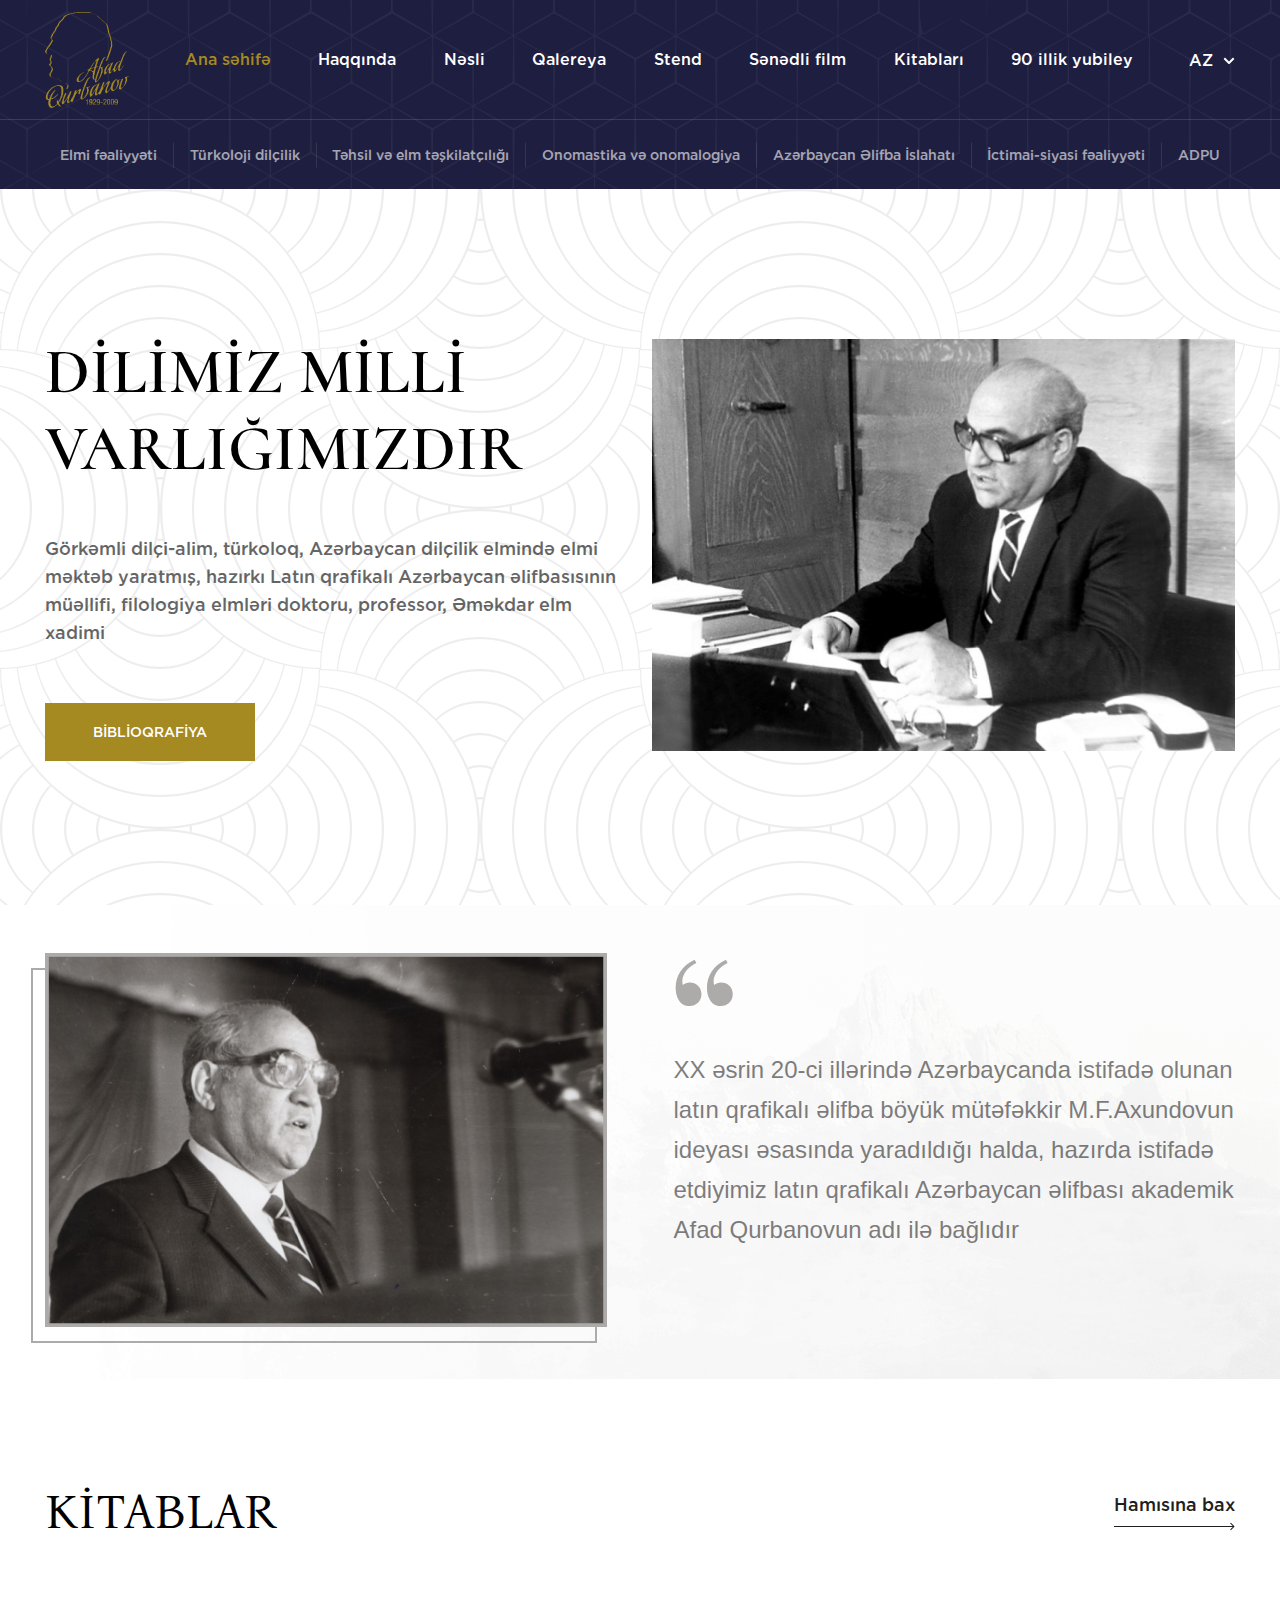
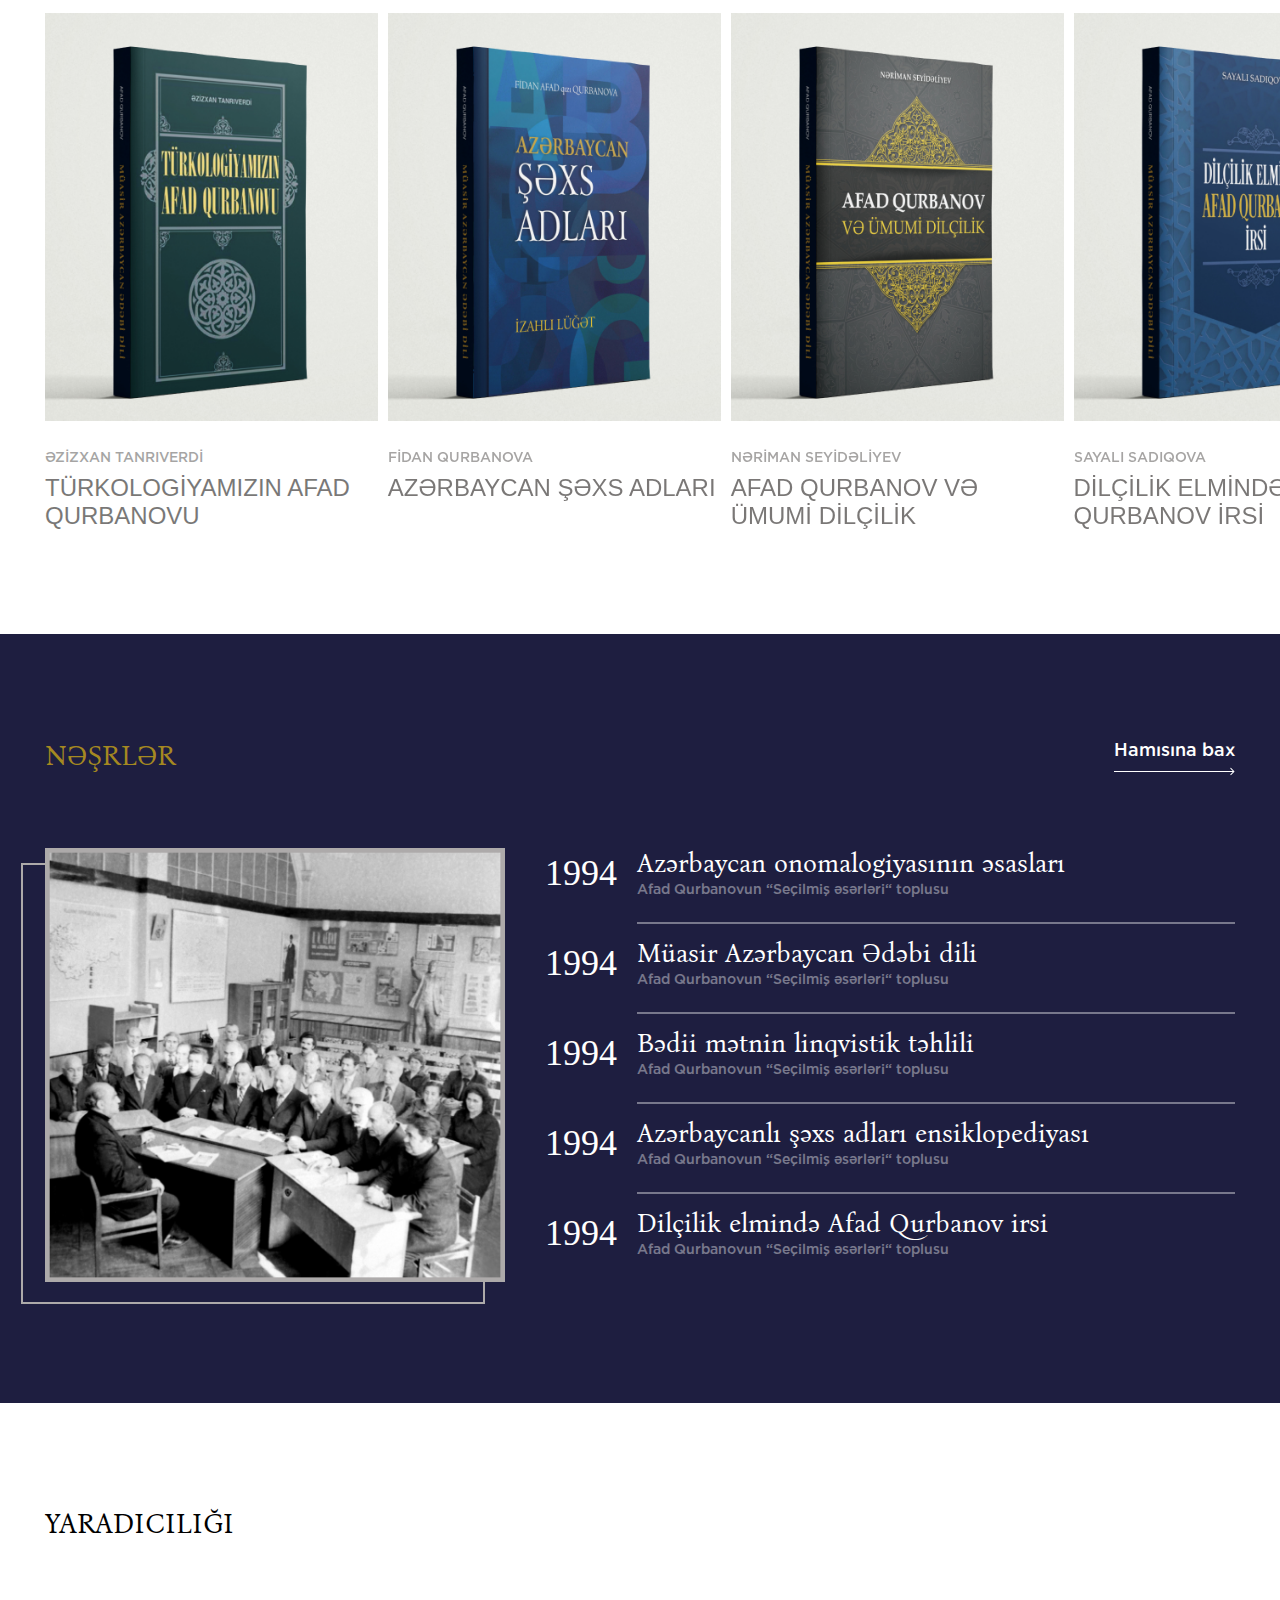
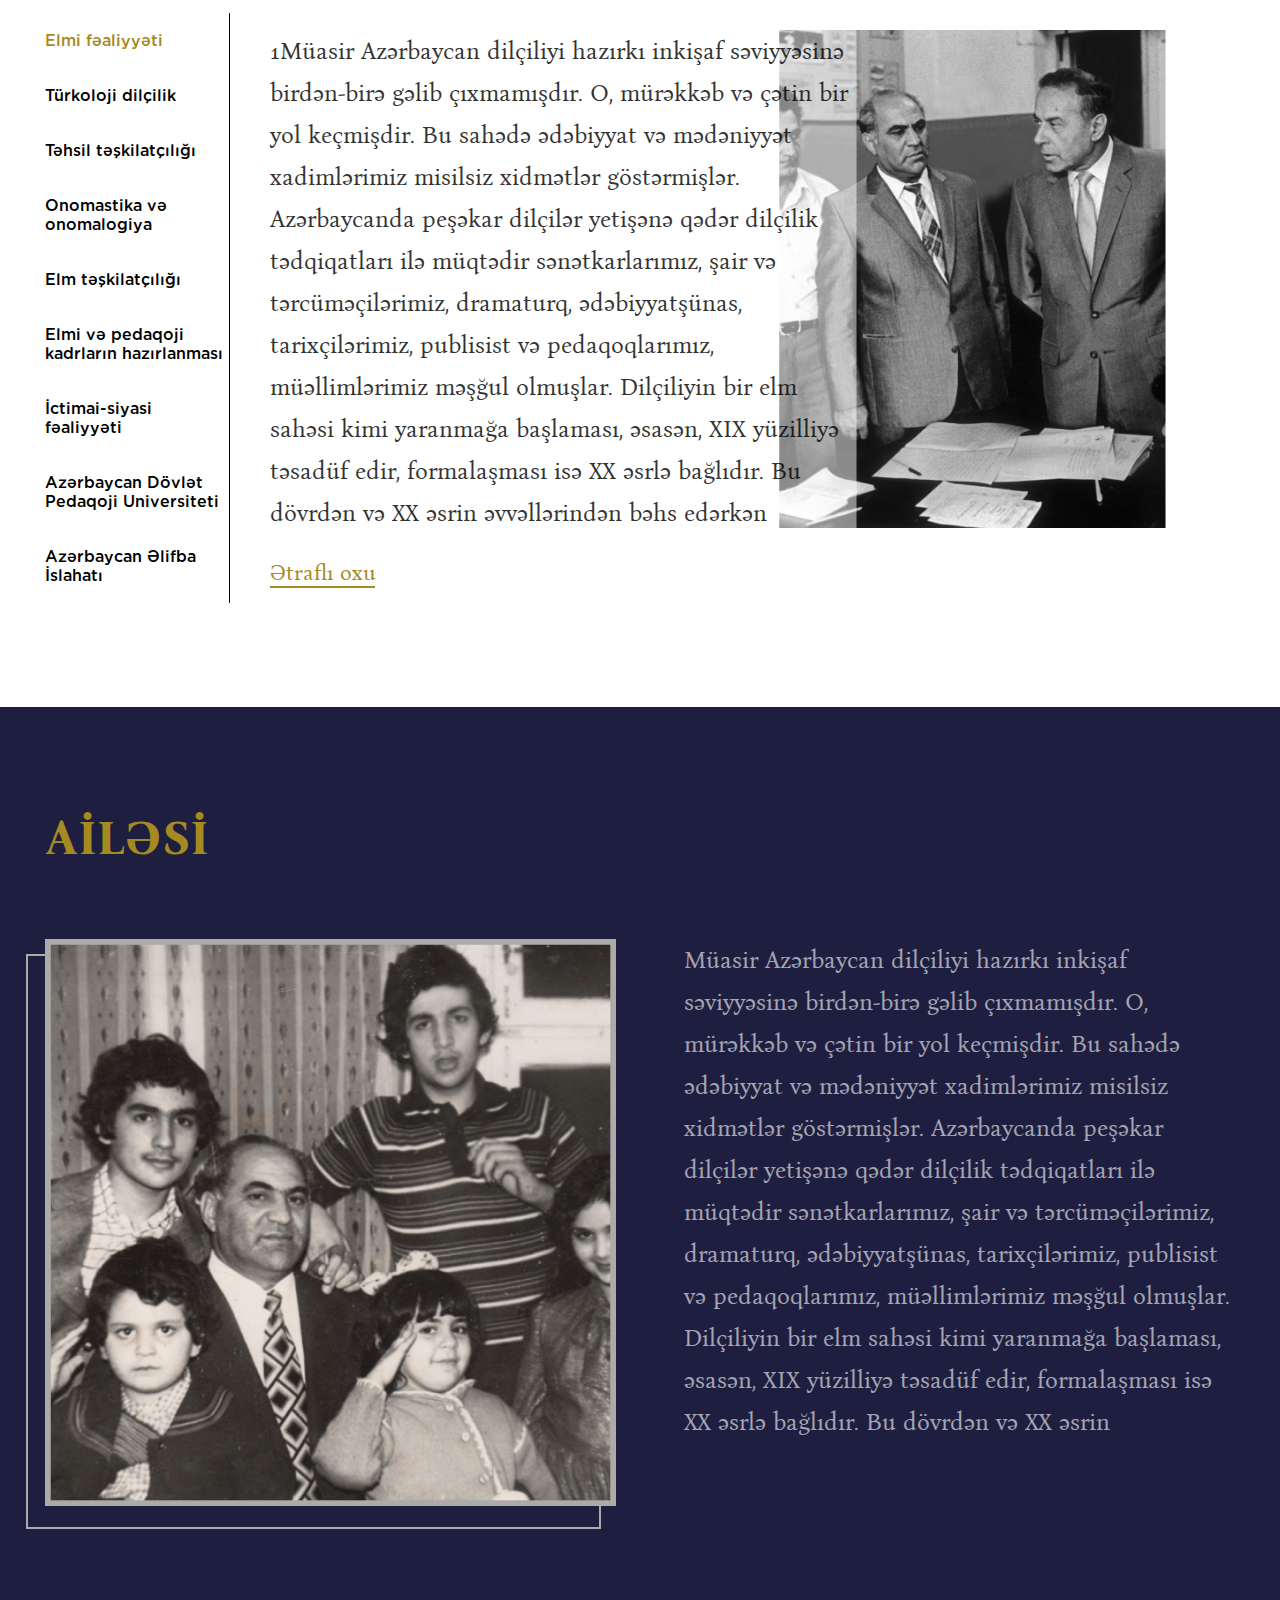
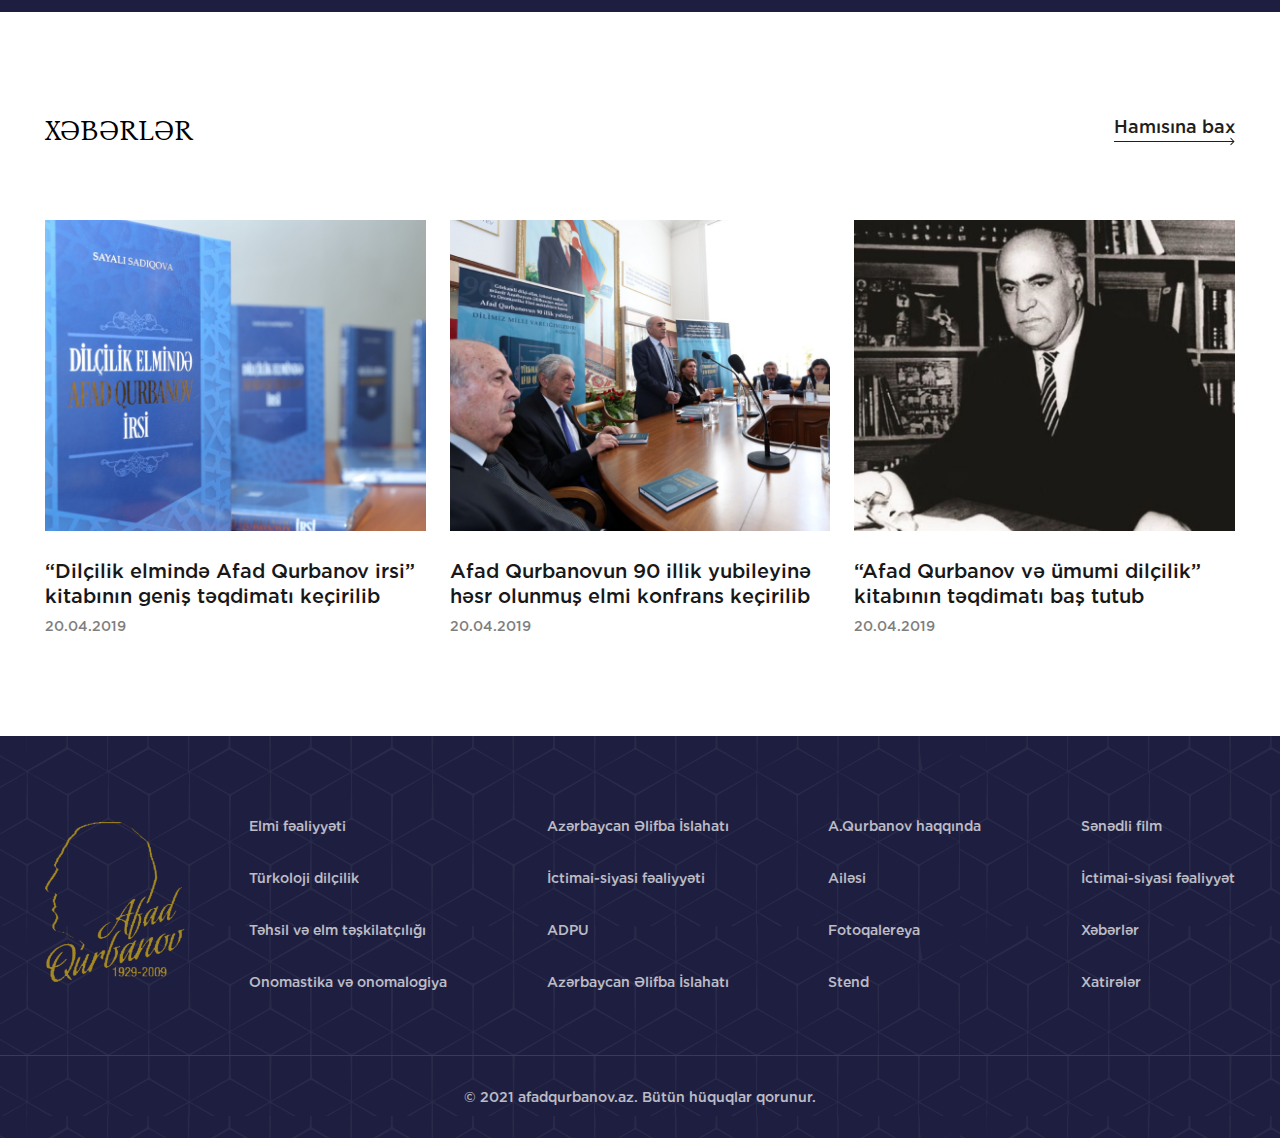
==== commit 605323d5: "Responsive" ====
--- a/index.html
+++ b/index.html
@@ -42,11 +42,16 @@
             <div class="top_header_items">
               <!-- Burger menu -->
               <div class="mobile_menu">
-                <img
+                <div class="custom_hamburger">
+                  <span></span>
+                  <span></span>
+                  <span></span>
+                </div>
+                <!--<img
                   class="hamburger"
                   src="assets/images/icons/menu.svg"
                   alt="icon"
-                />
+                /> -->
               </div>
 
               <!-- Logo -->
@@ -300,69 +305,69 @@
               </div>
               <div class="swiper-slide">
                 <div class="book_slider_items">
-                <a href="singleBook.html">
-                  <div class="book_slider_image">
-                    <img src="assets/images/book_slider/book2.png" alt="" />
-                  </div>
-                  <div class="book_slider_text">
-                    <div class="author">
-                      <span>FİDAN QURBANOVA</span>
-                    </div>
-                    <div class="book_name">
-                      <p>AZƏRBAYCAN ŞƏXS ADLARI</p>
-                    </div>
-                  </div>
+                  <a href="singleBook.html">
+                    <div class="book_slider_image">
+                      <img src="assets/images/book_slider/book2.png" alt="" />
+                    </div>
+                    <div class="book_slider_text">
+                      <div class="author">
+                        <span>FİDAN QURBANOVA</span>
+                      </div>
+                      <div class="book_name">
+                        <p>AZƏRBAYCAN ŞƏXS ADLARI</p>
+                      </div>
+                    </div>
                   </a>
                 </div>
               </div>
               <div class="swiper-slide">
                 <div class="book_slider_items">
-                <a href="singleBook.html">
-                  <div class="book_slider_image">
-                    <img src="assets/images/book_slider/book3.png" alt="" />
-                  </div>
-                  <div class="book_slider_text">
-                    <div class="author">
-                      <span>NƏRİMAN SEYİDƏLİYEV</span>
-                    </div>
-                    <div class="book_name">
-                      <p>AFAD QURBANOV VƏ ÜMUMİ DİLÇİLİK</p>
-                    </div>
-                  </div>
+                  <a href="singleBook.html">
+                    <div class="book_slider_image">
+                      <img src="assets/images/book_slider/book3.png" alt="" />
+                    </div>
+                    <div class="book_slider_text">
+                      <div class="author">
+                        <span>NƏRİMAN SEYİDƏLİYEV</span>
+                      </div>
+                      <div class="book_name">
+                        <p>AFAD QURBANOV VƏ ÜMUMİ DİLÇİLİK</p>
+                      </div>
+                    </div>
                   </a>
                 </div>
               </div>
               <div class="swiper-slide">
                 <div class="book_slider_items">
-                <a href="singleBook.html">
-                  <div class="book_slider_image">
-                    <img src="assets/images/book_slider/book4.png" alt="" />
-                  </div>
-                  <div class="book_slider_text">
-                    <div class="author">
-                      <span>SAYALI SADIQOVA</span>
-                    </div>
-                    <div class="book_name">
-                      <p>DİLÇİLİK ELMİNDƏ AFAD QURBANOV İRSİ</p>
-                    </div>
-                  </div>
+                  <a href="singleBook.html">
+                    <div class="book_slider_image">
+                      <img src="assets/images/book_slider/book4.png" alt="" />
+                    </div>
+                    <div class="book_slider_text">
+                      <div class="author">
+                        <span>SAYALI SADIQOVA</span>
+                      </div>
+                      <div class="book_name">
+                        <p>DİLÇİLİK ELMİNDƏ AFAD QURBANOV İRSİ</p>
+                      </div>
+                    </div>
                   </a>
                 </div>
               </div>
               <div class="swiper-slide">
                 <div class="book_slider_items">
-                <a href="singleBook.html">
-                  <div class="book_slider_image">
-                    <img src="assets/images/book_slider/book5.png" alt="" />
-                  </div>
-                  <div class="book_slider_text">
-                    <div class="author">
-                      <span>SAYALI SADIQOVA</span>
-                    </div>
-                    <div class="book_name">
-                      <p>DİLÇİLİK ELMİNDƏ AFAD QURBANOV İRSİ</p>
-                    </div>
-                  </div>
+                  <a href="singleBook.html">
+                    <div class="book_slider_image">
+                      <img src="assets/images/book_slider/book5.png" alt="" />
+                    </div>
+                    <div class="book_slider_text">
+                      <div class="author">
+                        <span>SAYALI SADIQOVA</span>
+                      </div>
+                      <div class="book_name">
+                        <p>DİLÇİLİK ELMİNDƏ AFAD QURBANOV İRSİ</p>
+                      </div>
+                    </div>
                   </a>
                 </div>
               </div>
--- a/assets/style/header.css
+++ b/assets/style/header.css
@@ -135,6 +135,11 @@
   padding: 5px;
 }
 
+#header .top_header .top_header_items .language.active .selected img {
+  -webkit-transform: rotate(180deg);
+          transform: rotate(180deg);
+}
+
 #header .top_header .top_header_items .language .selected {
   position: relative;
   display: -webkit-box;
@@ -144,6 +149,11 @@
 
 #header .top_header .top_header_items .language .selected span {
   margin-right: 10px;
+}
+
+#header .top_header .top_header_items .language .selected img {
+  -webkit-transition: .3s ease-in-out;
+  transition: .3s ease-in-out;
 }
 
 #header .top_header .top_header_items .language .dropDown {
@@ -197,16 +207,20 @@
   font-style: normal;
 }
 
+#header .down_header .down_header_items .list ul li:last-child::after {
+  background-color: transparent;
+}
+
 #header .down_header .down_header_items .list ul li::after {
-  content: '';
+  content: "";
   position: absolute;
   right: 5px;
   top: 50%;
   -webkit-transform: translateY(-50%);
           transform: translateY(-50%);
   height: 25px;
-  width: 2px;
-  background-color: rgba(255, 255, 255, 0.3);
+  width: 1px;
+  background-color: rgba(255, 255, 255, 0.1);
 }
 
 #header .down_header .down_header_items .list ul li:hover a {
@@ -246,8 +260,48 @@
         -ms-flex: 1;
             flex: 1;
   }
-  #header .top_header .top_header_items .mobile_menu .icon {
+  #header .top_header .top_header_items .mobile_menu .custom_hamburger {
+    position: relative;
+    width: 26px;
+    height: 20px;
+    display: -webkit-box;
+    display: -ms-flexbox;
+    display: flex;
+    -webkit-box-pack: justify;
+        -ms-flex-pack: justify;
+            justify-content: space-between;
+    -webkit-box-orient: vertical;
+    -webkit-box-direction: normal;
+        -ms-flex-direction: column;
+            flex-direction: column;
     cursor: pointer;
+  }
+  #header .top_header .top_header_items .mobile_menu .custom_hamburger span {
+    width: 100%;
+    height: 2px;
+    background-color: #fff;
+    -webkit-transition: .3s ease-in-out;
+    transition: .3s ease-in-out;
+  }
+  #header .top_header .top_header_items .mobile_menu .custom_hamburger span:nth-child(2) {
+    width: 16px;
+    -webkit-transition: .3s ease-in-out;
+    transition: .3s ease-in-out;
+  }
+  #header .top_header .top_header_items .mobile_menu .custom_hamburger.active span:nth-child(2) {
+    opacity: 0;
+    -webkit-transform: translateX(-5px);
+            transform: translateX(-5px);
+  }
+  #header .top_header .top_header_items .mobile_menu .custom_hamburger.active span:first-child {
+    -webkit-transform: rotate(45deg);
+            transform: rotate(45deg);
+    margin-top: 10px;
+  }
+  #header .top_header .top_header_items .mobile_menu .custom_hamburger.active span:last-child {
+    -webkit-transform: rotate(-45deg);
+            transform: rotate(-45deg);
+    margin-bottom: 9px;
   }
   #header .top_header .top_header_items .logo {
     display: -webkit-box;
@@ -388,11 +442,13 @@
     font-size: 16px;
     font-weight: 400;
     line-height: 20px;
+    pointer-events: none;
     opacity: 0.7;
   }
   .mobile_items ul li.droppedItem .dropLink svg {
-    -webkit-transition: .3s ease-in-out;
-    transition: .3s ease-in-out;
+    -webkit-transition: 0.3s ease-in-out;
+    transition: 0.3s ease-in-out;
+    pointer-events: none;
   }
   .mobile_items ul li.droppedItem .droppedMenu {
     padding: 0 16px 0 16px;
